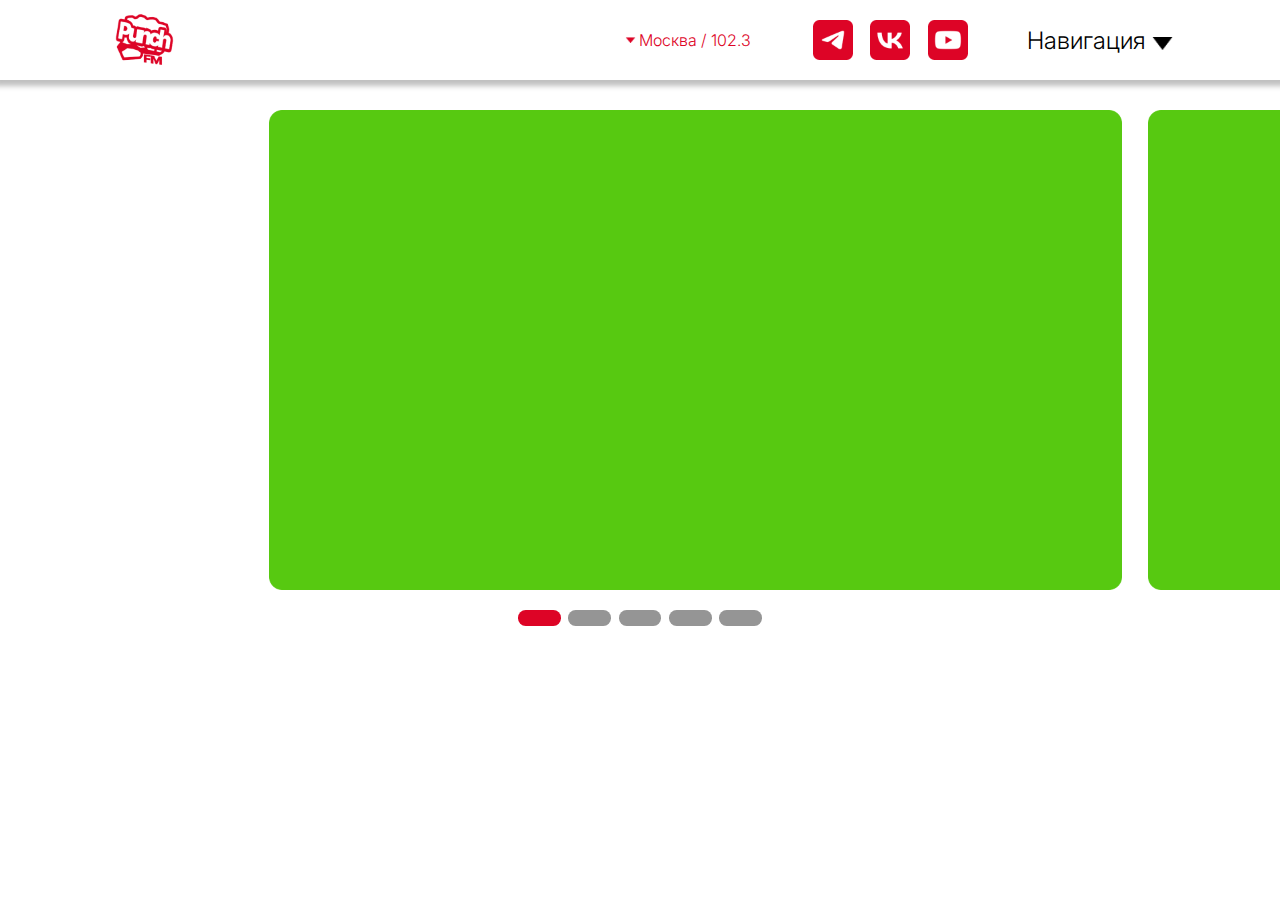
==== index.html @ d8f8371f "Alpha 0.1" ====
<!DOCTYPE html>
<html lang="en">
<head>
    <meta charset="UTF-8">
    <meta name="viewport" content="width=device-width, initial-scale=1.0">
    <title>PunchFM</title>
    <link rel="stylesheet" href="style.css">
</head>
<body>
    <header>
        <nav>
            <div class="nav_logo">
                <a href=""><img src="img/PUNCHFM.png" alt=""></a>
            </div>
            <div class="nav_current_audio">
                <audio src=""></audio>
            </div>
            <div class="nav_city">
                <div id="city">
                    <img src="img/arrow_red.png" alt="">
                    <p>Москва / 102.3</p>
                </div>
            </div>
            <div class="nav_links">
                <div class="nav_telegram">
                    <a href=""><img src="img/telegram_logo.png" alt=""></a>
                </div>
                <div class="nav_vk">
                    <a href=""><img src="img/VK_logo.png" alt=""></a>
                </div>
                <div class="nav_youtube">
                    <a href=""><img src="img/Youtube_logo 1.png" alt=""></a>
                </div>
            </div>
            <div class="nav_navigation">
                <div id="navigation">
                    <p>Навигация</p>
                    <img src="img/arrow_black.png" alt="">
                </div>
            </div>
            <div class="nav_city_choose" id="nav_city_choose">
                <p>Москва / 102.3</p>
                <p>Санкт-Петербург / 102.3</p>
                <p>Калининград / 102.3</p>
                <p>Владивосток / 102.3</p>
                <p>Нижний Новгород / 102.3</p>
                <p>Казань / 102.3</p>
                <p>Краснодар / 102.3</p>
                <p>Екатеринбург / 102.3</p>
                <p>Уфа / 102.3</p>
                <p>Ростов-на-Дону / 102.3</p>
                <p>Омск / 102.3</p>
            </div>
            <div class="nav_navigation_choose" id="nav_navigation_choose">
                <a href=""><p>Главная</p></a>
                <a href=""><p>Новости</p></a>
                <a href=""><p>Исполнители</p></a>
                <a href=""><p>Подкасты</p></a>
            </div>
        </nav>
        <div class="header_main">
            <div class="header_images" id="slider">
                <div class="header_img">
                    <img src="img/img_placeholder.png" alt="">
                </div>
                <div class="header_img">
                    <img src="img/img_placeholder.png" alt="">
                </div>
                <div class="header_img">
                    <img src="img/img_placeholder.png" alt="">
                </div>
                <div class="header_img">
                    <img src="img/img_placeholder.png" alt="">
                </div>
                <div class="header_img">
                    <img src="img/img_placeholder.png" alt="">
                </div>
            </div>
            <div class="header_slider_buttons">
                <div class="header_slider_button one" id="one"></div>
                <div class="header_slider_button two" id="two"></div>
                <div class="header_slider_button three" id="three"></div>
                <div class="header_slider_button four" id="four"></div>
                <div class="header_slider_button five" id="five"></div>
            </div>
        </div>
    </header>
    <script src="index.js"></script>
</body>
</html>
---- style.css ----
@import url('https://fonts.googleapis.com/css2?family=Inter:wght@100..900&display=swap');
*{
    margin: 0;
    padding: 0;
    font-family: Inter;
}
header{
    width: 100%;
    height: 51.5625vw;
}
nav{
    width: 100%;
    height: 6.25vw;
    background-color: white;
    display: flex;
    justify-content: center;
    align-items: center;
    box-shadow: 0 0.05vw 0.4vw 0.4vw rgba(0, 0, 0, 0.25);
}
.nav_logo{
    width: 6.25vw;
    height: 6.25vw;
    display: flex;
    justify-content: center;
    align-items: center;
}
.nav_logo a{
    width: 5.208333vw;
    height: 5.208333vw;
}
.nav_logo a img{
    width: 5.208333vw;
    height: 5.208333vw;
}
.nav_current_audio{
    width: 34vw;
    height: 6.25vw;
}
.nav_city{
    width: 10.625vw;
    height: 6.25vw;
    font-size: 1.25vw;
    color: #dd0426;
    display: flex;
    justify-content: center;
    align-items: center;
    font-weight: 300;
}
.nav_city div{
    display: flex;
    justify-content: center;
    align-items: center;
    cursor: pointer;
}
.nav_city div img{
    height: 0.5208333vw;
}
.nav_city div p{
    margin-left: 0.25vw;
}
.nav_links{
    width: 21vw;
    height: 6.25vw;
    display: flex;
    justify-content: center;
    align-items: center;
}
.nav_telegram, .nav_vk, .nav_youtube{
    width: 4.5vw;
    height: 6.25vw;
    display: flex;
    justify-content: center;
    align-items: center;
}
.nav_telegram a, .nav_vk a, .nav_youtube a{
    width: 3.125vw;
    height: 3.125vw;
} 
.nav_telegram a img, .nav_vk a img, .nav_youtube a img{
    width: 3.125vw;
    height: 3.125vw;
}
.nav_navigation{
    width: 11.75vw;
    height: 6.25vw;
    font-size: 1.875vw;
    display: flex;
    justify-content: center;
    align-items: center;
    font-weight: 300;
}
.nav_navigation div{
    display: flex;
    justify-content: center;
    align-items: center;
    cursor: pointer;
}
.nav_navigation div img{
    margin-left: 0.5vw;
    margin-top: 0.5vw;
    height: 1.041666vw;
}
.nav_city_choose{
    position: absolute;
    width: 17.3vw;
    height: 26vw;
    background-color: white;
    display: flex;
    justify-content: center;
    align-items: center;
    flex-direction: column;
    top: 7.03125vw;
    right: 37.08vw;
    box-shadow: 0 0.2vw 0.25vw 0.2vw rgba(0, 0, 0, 0.25);
    border-radius: 2.08333vw;
    transform: translateY(-50%);
    transition: 0.5s all ease;
    opacity: 0;
    visibility: hidden;
    z-index: 10;
}
.nav_city_choose p{
    height: calc(1.25vw * 1.2 + 0.78125vw);
    font-size: 1.25vw;
    line-height: calc(1.25vw * 1.2);
    display: flex;
    justify-content: center;
    align-items: center;
    font-weight: 300;
    color: #959595;
}
.nav_city_choose p:first-of-type{
    color: #dd0426;
}
.nav_city_choose p:hover{
    color: #dd0426;
    cursor: pointer;
}
.nav_navigation_choose{
    position: absolute;
    width: 17.3vw;
    height: 14.8vw;
    background-color: white;
    display: flex;
    justify-content: center;
    align-items: center;
    flex-direction: column;
    top: 7.03125vw;
    right: 5.4vw;
    box-shadow: 0 0.2vw 0.25vw 0.2vw rgba(0, 0, 0, 0.25);
    border-radius: 2.08333vw;
    transform: translateY(-50%);
    transition: 0.5s all ease;
    opacity: 0;
    visibility: hidden;
    z-index: 10;
}
.nav_navigation_choose a{
    width: 14.6875vw;
    height: calc(1.875vw * 1.2 + 1vw);
    font-size: 1.875vw;
    line-height: calc(1.875vw * 1.2);
    display: flex;
    justify-content: start;
    align-items: center;
    font-weight: 300;
    color: #959595;
    text-decoration: none;
}
.nav_navigation_choose a:first-of-type{
    color: #dd0426;
}
.nav_navigation_choose a:hover{
    color: #dd0426;
}

.header_main{
    height: 42.7125vw;
    width: 100%;
    margin-top: 0.4vw;
    overflow: hidden;
    display: flex;
    justify-content: center;
    align-items: center;
    flex-direction: column;
}
.header_images{
    width: 800%;
    height: 40.625vw;
    position: relative;
    display: flex;
    justify-content: end;
    align-items: center;
    left: -86.666vw;
    transition: 0.5s all ease;
}
.header_img{
    width: 66.666vw;
    height: 37.5vw;
    margin-left: 1vw;
    margin-right: 1vw;
}
.header_img img{
    width: 66.666vw;
    height: 37.5vw;
}
.header_slider_buttons{
    width: 100%;
    height: 1.25vw;
    display: flex;
    justify-content: center;
    align-items: center;
}
.header_slider_button{
    width: 3.333vw;
    height: 1.25vw;
    background-color: #959595;
    border-radius: 0.6vw;
    margin-left: 0.3vw;
    margin-right: 0.3vw;
}
.one{
    background-color: #dd0426;
}
.two{
    background-color: #959595;
}
.three{
    background-color: #959595;
}
.four{
    background-color: #959595;
}
.five{
    background-color: #959595;
}
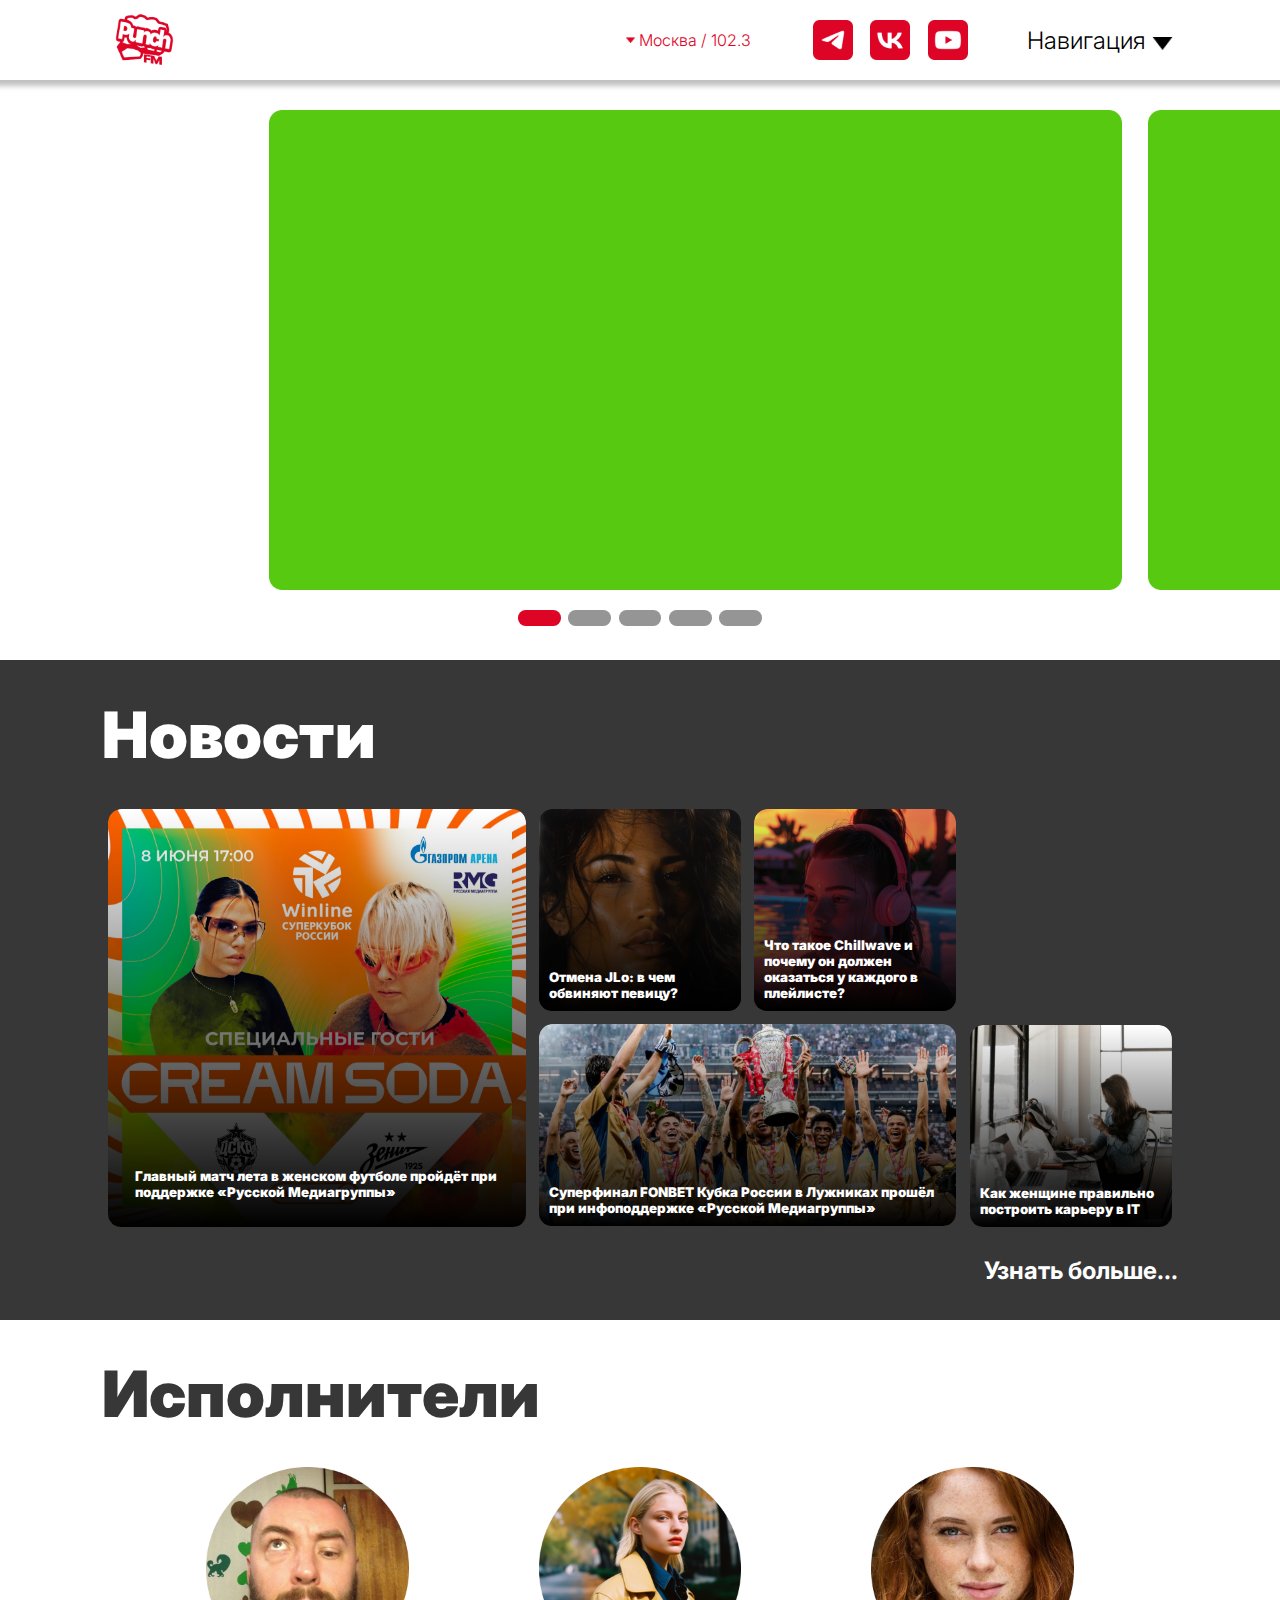
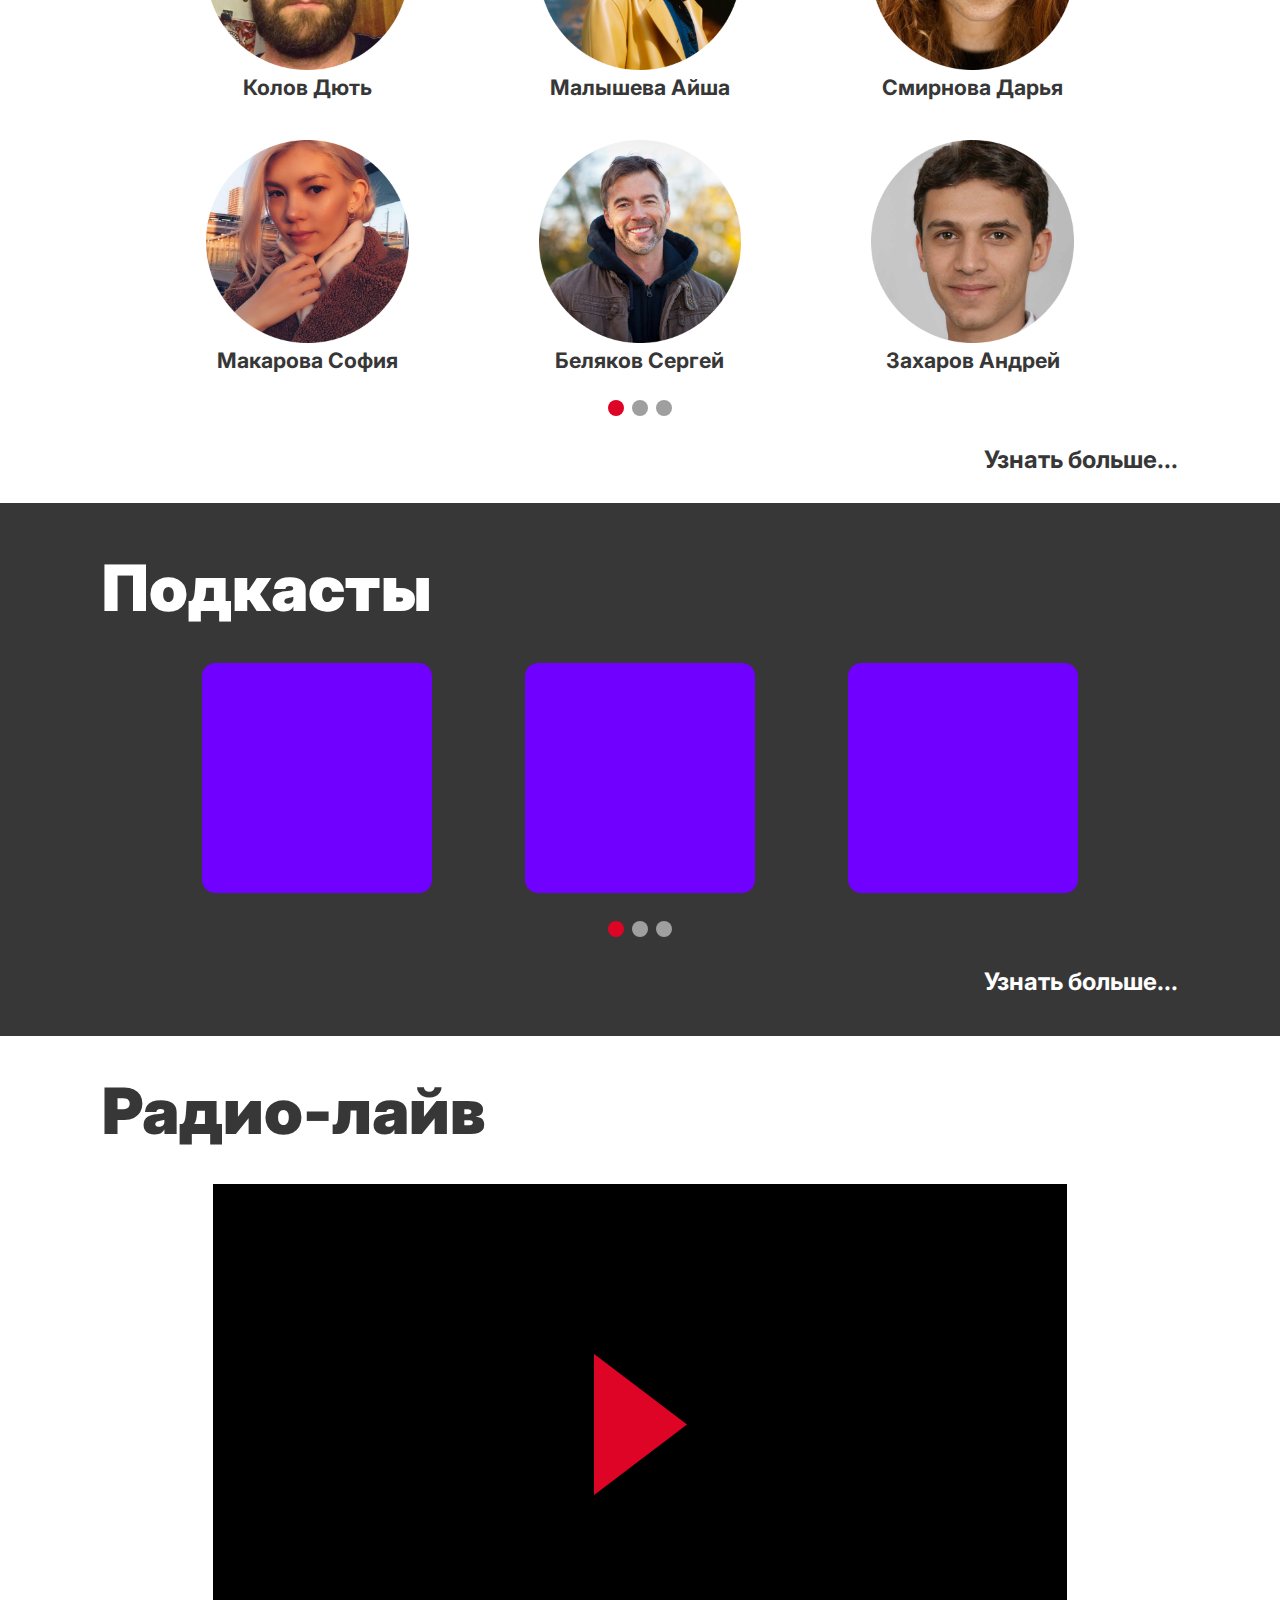
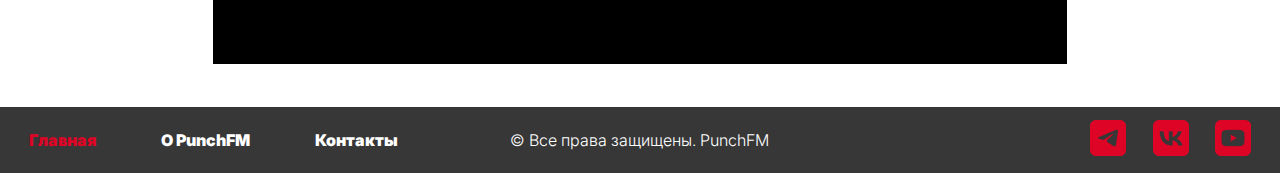
==== commit db2287d0: "Alpha 0.2" ====
--- a/index.html
+++ b/index.html
@@ -85,6 +85,330 @@
             </div>
         </div>
     </header>
+    <main>
+        <section class="section_news">
+            <div class="news_text">
+                <p>Новости</p>
+            </div>
+            <div class="news_main">
+                <div class="news_section_one">
+                    <div class="news_one">
+                        <a href=""></a>
+                        <div class="news_gradient"></div>
+                        <p>Главный матч лета в женском футболе пройдёт при 
+                            поддержке «Русской Медиагруппы» </p>
+                    </div>
+                </div>
+                <div class="news_section_two">
+                    <div class="news_two">
+                        <a href=""></a>
+                        <div class="news_gradient"></div>
+                        <p>Отмена JLo: в чем 
+                            обвиняют певицу?</p>
+                    </div>
+                    <div class="news_three">
+                        <a href=""></a>
+                        <div class="news_gradient"></div>
+                        <p>Что такое Chillwave и 
+                            почему он должен 
+                            оказаться у каждого в 
+                            плейлисте?</p>
+                    </div>
+                    <div class="news_four">
+                        <a href=""></a>
+                        <div class="news_gradient"></div>
+                        <p>Суперфинал FONBET Кубка России в Лужниках прошёл 
+                            при инфоподдержке «Русской Медиагруппы»</p>
+                    </div>
+                </div>
+                <div class="news_section_three">
+                    <div class="news_five">
+                        <a href=""></a>
+                        <div class="news_gradient"></div>
+                        <p>Как женщине правильно 
+                            построить карьеру в IT</p>
+                    </div>
+                </div>
+            </div>
+            <div class="news_more">
+                <a href=""><p>Узнать больше...</p></a>
+            </div>
+        </section>
+        <section class="section_people">
+            <div class="people_text">
+                <p>Исполнители</p>
+            </div>
+            <div class="people_main">
+                <div class="people_main_slider" id="peopleSlider">
+                    <div class="people_together">
+                        <div class="people_person">
+                            <div>
+                                <a href=""></a>
+                                <img src="img/cebf385e9da99914a27f31c22d 1.png" alt="">
+                            </div>
+                            <div>
+                                <p>Колов Дють</p>
+                            </div>
+                        </div>
+                        <div class="people_person">
+                            <div>
+                                <a href=""></a>
+                                <img src="img/neuro-real-people-in.kfosjq 1.png" alt="">
+                            </div>
+                            <div>
+                                <p>Малышева Айша</p>
+                            </div>
+                        </div>
+                        <div class="people_person">
+                            <div>
+                                <a href=""></a>
+                                <img src="img/these-beautiful-portraits-show-that-redheads-arent-only-from-ireland-scotland-7-58e8a9c6c399c__880 1.png" alt="">
+                            </div>
+                            <div>
+                                <p>Смирнова Дарья</p>
+                            </div>
+                        </div>
+                        <div class="people_person">
+                            <div>
+                                <a href=""></a>
+                                <img src="img/unnamed 1.png" alt="">
+                            </div>
+                            <div>
+                                <p>Макарова София</p>
+                            </div>
+                        </div>
+                        <div class="people_person">
+                            <div>
+                                <a href=""></a>
+                                <img src="img/1697519180_klev-club-p-kartinki-obichnie-lyudi-4 1.png" alt="">
+                            </div>
+                            <div>
+                                <p>Беляков Сергей</p>
+                            </div>
+                        </div>
+                        <div class="people_person">
+                            <div>
+                                <a href=""></a>
+                                <img src="img/bez_nazvaniya_2 1.png" alt="">
+                            </div>
+                            <div>
+                                <p>Захаров Андрей</p>
+                            </div>
+                        </div>
+                    </div>
+                    <div class="people_together">
+                        <div class="people_person">
+                            <div>
+                                <a href=""></a>
+                                <img src="img/cebf385e9da99914a27f31c22d 1.png" alt="">
+                            </div>
+                            <div>
+                                <p>Колов Дють</p>
+                            </div>
+                        </div>
+                        <div class="people_person">
+                            <div>
+                                <a href=""></a>
+                                <img src="img/neuro-real-people-in.kfosjq 1.png" alt="">
+                            </div>
+                            <div>
+                                <p>Малышева Айша</p>
+                            </div>
+                        </div>
+                        <div class="people_person">
+                            <div>
+                                <a href=""></a>
+                                <img src="img/these-beautiful-portraits-show-that-redheads-arent-only-from-ireland-scotland-7-58e8a9c6c399c__880 1.png" alt="">
+                            </div>
+                            <div>
+                                <p>Смирнова Дарья</p>
+                            </div>
+                        </div>
+                        <div class="people_person">
+                            <div>
+                                <a href=""></a>
+                                <img src="img/unnamed 1.png" alt="">
+                            </div>
+                            <div>
+                                <p>Макарова София</p>
+                            </div>
+                        </div>
+                        <div class="people_person">
+                            <div>
+                                <a href=""></a>
+                                <img src="img/1697519180_klev-club-p-kartinki-obichnie-lyudi-4 1.png" alt="">
+                            </div>
+                            <div>
+                                <p>Беляков Сергей</p>
+                            </div>
+                        </div>
+                        <div class="people_person">
+                            <div>
+                                <a href=""></a>
+                                <img src="img/bez_nazvaniya_2 1.png" alt="">
+                            </div>
+                            <div>
+                                <p>Захаров Андрей</p>
+                            </div>
+                        </div>
+                    </div>
+                    <div class="people_together">
+                        <div class="people_person">
+                            <div>
+                                <a href=""></a>
+                                <img src="img/cebf385e9da99914a27f31c22d 1.png" alt="">
+                            </div>
+                            <div>
+                                <p>Колов Дють</p>
+                            </div>
+                        </div>
+                        <div class="people_person">
+                            <div>
+                                <a href=""></a>
+                                <img src="img/neuro-real-people-in.kfosjq 1.png" alt="">
+                            </div>
+                            <div>
+                                <p>Малышева Айша</p>
+                            </div>
+                        </div>
+                        <div class="people_person">
+                            <div>
+                                <a href=""></a>
+                                <img src="img/these-beautiful-portraits-show-that-redheads-arent-only-from-ireland-scotland-7-58e8a9c6c399c__880 1.png" alt="">
+                            </div>
+                            <div>
+                                <p>Смирнова Дарья</p>
+                            </div>
+                        </div>
+                        <div class="people_person">
+                            <div>
+                                <a href=""></a>
+                                <img src="img/unnamed 1.png" alt="">
+                            </div>
+                            <div>
+                                <p>Макарова София</p>
+                            </div>
+                        </div>
+                        <div class="people_person">
+                            <div>
+                                <a href=""></a>
+                                <img src="img/1697519180_klev-club-p-kartinki-obichnie-lyudi-4 1.png" alt="">
+                            </div>
+                            <div>
+                                <p>Беляков Сергей</p>
+                            </div>
+                        </div>
+                        <div class="people_person">
+                            <div>
+                                <a href=""></a>
+                                <img src="img/bez_nazvaniya_2 1.png" alt="">
+                            </div>
+                            <div>
+                                <p>Захаров Андрей</p>
+                            </div>
+                        </div>
+                    </div>
+                </div>
+            </div>
+            <div class="people_slider">
+                <div id="sliderPeopleOne"></div>
+                <div id="sliderPeopleTwo"></div>
+                <div id="sliderPeopleThree"></div>
+            </div>
+            <div class="people_learn">
+                <a href=""><p>Узнать больше...</p></a>
+            </div>
+        </section>
+        <section class="section_podcast">
+            <div class="podcast_text">
+                <p>Подкасты</p>
+            </div>
+            <div class="podcast_main">
+                <div class="podcast_main_slider" id="sliderPodcast">
+                    <div class="podcast_section">
+                        <div class="podcast_example">
+                            <img src="img/Rectangle 32.png" alt="">
+                        </div>  
+                        <div class="podcast_example">
+                            <img src="img/Rectangle 32.png" alt="">
+                        </div>
+                        <div class="podcast_example">
+                            <img src="img/Rectangle 32.png" alt="">
+                        </div>
+                    </div>
+                    <div class="podcast_section">
+                        <div class="podcast_example">
+                            <img src="img/Rectangle 32.png" alt="">
+                        </div>  
+                        <div class="podcast_example">
+                            <img src="img/Rectangle 32.png" alt="">
+                        </div>
+                        <div class="podcast_example">
+                            <img src="img/Rectangle 32.png" alt="">
+                        </div>
+                    </div>
+                    <div class="podcast_section">
+                        <div class="podcast_example">
+                            <img src="img/Rectangle 32.png" alt="">
+                        </div class="podcast_example">  
+                        <div>
+                            <img src="img/Rectangle 32.png" alt="">
+                        </div class="podcast_example">
+                        <div>
+                            <img src="img/Rectangle 32.png" alt="">
+                        </div class="podcast_example">
+                    </div>
+                </div>
+            </div>
+            <div class="podcast_slider">
+                <div id="sliderPodcastOne"></div>
+                <div id="sliderPodcastTwo"></div>
+                <div id="sliderPodcastThree"></div>
+            </div>
+            <div class="podcast_learn">
+                <a href=""><p>Узнать больше...</p></a>
+            </div>
+        </section>
+        <section class="section_radio">
+            <div class="radio_text">
+                <p>Радио-лайв</p>
+            </div>
+            <div class="radio_video">
+                <a href="">
+                    <div>
+                        <img src="img/Polygon 4.png" alt="">
+                    </div>
+                </a>
+            </div>
+        </section>
+    </main>
+    <footer>
+        <div class="footer_left">
+            <div>
+                <a href=""><p>Главная</p></a>
+            </div>
+            <div>
+                <a href=""><p>О PunchFM</p></a>
+            </div>
+            <div>
+                <a href=""><p>Контакты</p></a>
+            </div>
+        </div>
+        <div class="footer_middle">
+            <p>© Все права защищены. PunchFM</p>
+        </div>
+        <div class="footer_right">
+            <div>
+                <a href=""><img src="img/telegram_logo.png" alt=""></a>
+            </div>
+            <div>
+                <a href=""><img src="img/VK_logo.png" alt=""></a>
+            </div>
+            <div>
+                <a href=""><img src="img/Youtube_logo 1.png" alt=""></a>
+            </div>
+        </div>
+    </footer>
     <script src="index.js"></script>
 </body>
 </html>--- a/style.css
+++ b/style.css
@@ -218,6 +218,7 @@
     border-radius: 0.6vw;
     margin-left: 0.3vw;
     margin-right: 0.3vw;
+    cursor: pointer;
 }
 .one{
     background-color: #dd0426;
@@ -233,4 +234,400 @@
 }
 .five{
     background-color: #959595;
+}
+
+.section_news{
+    width: 100%;
+    height: 51.5625vw;
+    background-color: #373737;
+    display: flex;
+    justify-content: start;
+    align-items: center;
+    flex-direction: column;
+}
+.news_text, .people_text, .radio_text, .podcast_text{
+    width: 84%;
+    height: 11.666vw;
+    display: flex;
+    justify-content: start;
+    align-items: center;
+    color: white;
+    font-size: 5vw;
+    font-weight: 900;
+}
+.news_main{
+    width: 90%;
+    display: flex;
+    justify-content: center;
+    align-items: center;
+    flex-wrap: wrap;
+}
+.news_section_one{
+    width: 32.604166vw;
+    height: 32.604166vw;
+}
+.news_section_two{
+    width: 32.604166vw;
+    height: 32.604166vw;
+    display: flex;
+    flex-wrap: wrap;
+    margin-left: 1.04166vw;
+}
+.news_section_three{
+    width: 15.78125vw;
+    height: 32.604166vw;
+    display: flex;  
+    justify-content: end;
+    align-items: end;
+    margin-left: 1.04166vw;
+}
+.news_one .news_gradient{
+    position: absolute;
+    width: 32.604166vw;
+    height: 32.604166vw;
+    background-image: linear-gradient(180deg, hsla(0, 0%, 100%, 0), #000000);
+    border-radius: 1vw;
+}
+.news_two .news_gradient, .news_three .news_gradient, .news_five .news_gradient{
+    position: absolute;
+    width: 15.78125vw;
+    height: 15.78125vw;
+    background-image: linear-gradient(180deg, hsla(0, 0%, 100%, 0), #000000);
+    border-radius: 1vw;
+}
+.news_four .news_gradient{
+    position: absolute;
+    width: 32.604166vw;
+    height: 15.78125vw;
+    background-image: linear-gradient(180deg, hsla(0, 0%, 100%, 0), #000000);
+    border-radius: 1vw;
+}
+.news_one:hover > .news_gradient{
+    background-image: linear-gradient(180deg, hsla(0, 0%, 100%, 0), #dd0426);
+    cursor: pointer;
+}
+.news_two:hover > .news_gradient{
+    background-image: linear-gradient(180deg, hsla(0, 0%, 100%, 0), #dd0426);
+    cursor: pointer;
+}
+.news_three:hover > .news_gradient{
+    background-image: linear-gradient(180deg, hsla(0, 0%, 100%, 0), #dd0426);
+    cursor: pointer;
+}
+.news_four:hover > .news_gradient{
+    background-image: linear-gradient(180deg, hsla(0, 0%, 100%, 0), #dd0426);
+    cursor: pointer;
+}
+.news_five:hover > .news_gradient{
+    background-image: linear-gradient(180deg, hsla(0, 0%, 100%, 0), #dd0426);
+    cursor: pointer;
+}
+.news_one a, .news_two a, .news_three a, .news_four a, .news_five a{
+    position: absolute;
+    z-index: 10;
+}
+.news_one a{
+    width: 32.604166vw;
+    height: 32.604166vw;
+}
+.news_two a, .news_three a, .news_five a{
+    width: 15.78125vw;
+    height: 15.78125vw;
+}
+.news_four a{
+    width: 32.604166vw;
+    height: 15.78125vw;
+}
+.news_one{
+    width: 32.604166vw;
+    height: 32.604166vw;
+    background-image: url(img/c5b4b942fe12113bbf91c04fe8cd\ 1.png);
+    background-repeat: no-repeat;
+    background-size: cover;
+    border-radius: 1.04166vw;
+}
+.news_two, .news_three, .news_five{
+    width: 15.78125vw;
+    height: 15.78125vw;
+    border-radius: 1.04166vw;
+}
+.news_two{
+    background-image: url(img/b4f5202beef87086d0cc87b3b82a\ 1.png);
+    background-repeat: no-repeat;
+    background-size: cover;
+}
+.news_three{
+    background-image: url(img/123e9e15e8840fa91f5a7d458338\ 1.png);
+    background-repeat: no-repeat;
+    background-size: cover;
+    margin-left: 1.04166vw;
+}
+.news_five{
+    background-image: url(img/1055c22cacdf6dc545ef1fb9fa08\ 1.png);
+    background-repeat: no-repeat;
+    background-size: cover;
+}
+.news_four{
+    width: 32.604166vw;
+    height: 15.78125vw;
+    background-image: url(img/6fb676b48aaf22023798a65df833\ 1.png);
+    background-repeat: no-repeat;
+    background-size: cover;
+    margin-top: 1vw;
+    border-radius: 1.04166vw;
+}
+.news_section_one div, .news_section_two div, .news_section_three div{
+    color: white;
+    font-size: 1.04166vw;
+    font-weight: 900;
+    display: flex;
+    align-items: end;
+}
+.news_section_one div p{
+    margin: 2.0833vw;
+    z-index: 5;
+}
+.news_section_two div p, .news_section_three div p{
+    margin: 0.78125vw;
+    z-index: 5;
+}
+.news_more, .people_learn, .podcast_learn{
+    width: 84%;
+    height: 6.875vw;
+    display: flex;
+    justify-content: end;
+    align-items: center;
+}
+.news_more a, .people_learn a, .podcast_learn a{
+    text-decoration: none;
+    color: white;
+    font-size: 1.875vw;
+    font-weight: 700;
+}
+.section_people{
+    width: 100%;
+    height: 61.145833vw;
+    display: flex;
+    justify-content: start;
+    align-items: center;
+    flex-direction: column;
+}
+.people_main{
+    width: 78%;
+    height: 40.0625vw;
+    display: flex;
+    overflow: hidden;
+}
+.people_main_slider{
+    width: 500%;
+    height: 40.0625vw;
+    display: flex;
+    flex-direction: column;
+    flex-wrap: wrap;
+    right: 0;
+    transition: 0.5s all ease;
+    position: relative;
+}
+.people_together{
+    width: 100%;
+    height: 40.0625vw;
+    display: flex;
+    flex-wrap: wrap;
+}
+.people_person{
+    width: 33.333%;
+    height: 48.7%;
+    display: flex;
+    justify-content: center;
+    align-items: center;
+    flex-direction: column;
+}
+.people_person div img{
+    width: 15.833vw;
+    height: 15.833vw;
+}
+.people_person div p{
+    font-size: 1.666vw;
+    color: #373737;
+    font-weight: 700;
+}
+.people_person div a{
+    position: absolute;
+    width: 15.833vw;
+    height: 15.833vw;
+    border-radius: 15.625vw;
+}
+.people_slider{
+    width: 100%;
+    height: 3.5vw;
+    display: flex;
+    justify-content: center;
+    align-items: end;
+}
+.people_person:nth-child(1), .people_person:nth-child(2), .people_person:nth-child(3){
+    justify-content: start;
+}
+.people_person:nth-child(4), .people_person:nth-child(5), .people_person:nth-child(6){
+    justify-content: end;
+}
+.people_text, .radio_text{
+    color: #373737;
+}
+.people_learn a{
+    color: #373737;
+}
+.people_slider div{
+    width: 1.25vw;
+    height: 1.25vw;
+    background-color: #9F9F9F;
+    border-radius: 1vw;
+    margin-left: 0.3vw;
+    margin-right: 0.3vw;
+    cursor: pointer;
+}
+
+#sliderPeopleOne{
+    background-color: #dd0426;
+}
+#sliderPeopleTwo{
+    background-color: #9F9F9F;
+}
+#sliderPeopleThree{
+    background-color: #9F9F9F;
+}
+.section_podcast{
+    width: 100%;
+    height: 41.666vw;
+    background-color: #373737;
+    display: flex;
+    justify-content: center;
+    align-items: center;
+    flex-direction: column;
+}
+.podcast_main{
+    width: 68.48958333vw;
+    height: 17.96875vw;
+    overflow: hidden;
+    display: flex;
+}
+.podcast_main_slider{
+    width: 500%;
+    height: 17.96875vw;
+    position: relative;
+    display: flex;
+    justify-content: center;
+    align-items: center;
+    transition: 0.5s all ease;
+    right: 3.671875vw;
+}
+.podcast_section{
+    width: 68.48958333vw;
+    height: 17.96875vw;
+    display: flex;
+    justify-content: space-between;
+    margin-left: 3.671875vw;
+    margin-right: 3.671875vw;
+}
+.podcast_section div img{
+    width: 17.96875vw;
+    height: 17.96875vw;
+}
+.podcast_slider{
+    width: 100%;
+    height: 3.5vw;
+    display: flex;
+    justify-content: center;
+    align-items: end;
+}
+.podcast_slider div{
+    width: 1.25vw;
+    height: 1.25vw;
+    background-color: #9F9F9F;
+    border-radius: 1vw;
+    margin-left: 0.3vw;
+    margin-right: 0.3vw;
+    cursor: pointer;
+}
+#sliderPodcastOne{
+    background-color: #dd0426;
+}
+#sliderPodcastTwo{
+    background-color: #9F9F9F;
+}
+#sliderPodcastThree{
+    background-color: #9F9F9F;
+}
+.section_radio{
+    width: 100%;
+    height: 52.395833vw;
+    display: flex;
+    justify-content: start;
+    align-items: center;
+    flex-direction: column;
+}
+.radio_video{
+    width: 100%;
+    height: 41.145833vw;
+    display: flex;
+    justify-content: center;
+    align-items: start;
+}
+.radio_video div{
+    width: 66.666vw;
+    height: 37.5vw;
+    background-color: #000000;
+    display: flex;
+    justify-content: center;
+    align-items: center;
+}
+footer{
+    width: 100%;
+    height: 5.208333vw;
+    background-color: #373737;
+    display: flex;
+    justify-content: space-around;
+    align-items: center;
+}
+.footer_left{
+    width: 28.854166vw;
+    height: 100%;
+    display: flex;
+    justify-content: space-between;
+    align-items: center;
+    font-size: 1.25vw;
+    color: white;
+    font-weight: 900;
+}
+.footer_middle{
+    width: 28.854166vw;
+    height: 100%;
+    display: flex;
+    justify-content: center;
+    align-items: center;
+    font-size: 1.25vw;
+    color: white;
+    font-weight: 300;
+}
+.footer_right{
+    width: 28.854166vw;
+    height: 100%;
+    display: flex;
+    justify-content: end;
+    align-items: center;
+}
+.footer_right div{
+    width: 4.895833vw;
+    display: flex;
+    justify-content: end;
+}
+.footer_right div img{
+    width: 2.8125vw;
+    height: 2.8125vw;
+}
+.footer_left div:first-of-type p:first-of-type{
+    color: #dd0426;
+}
+.footer_left div a{
+    text-decoration: none;
+    color: white;
 }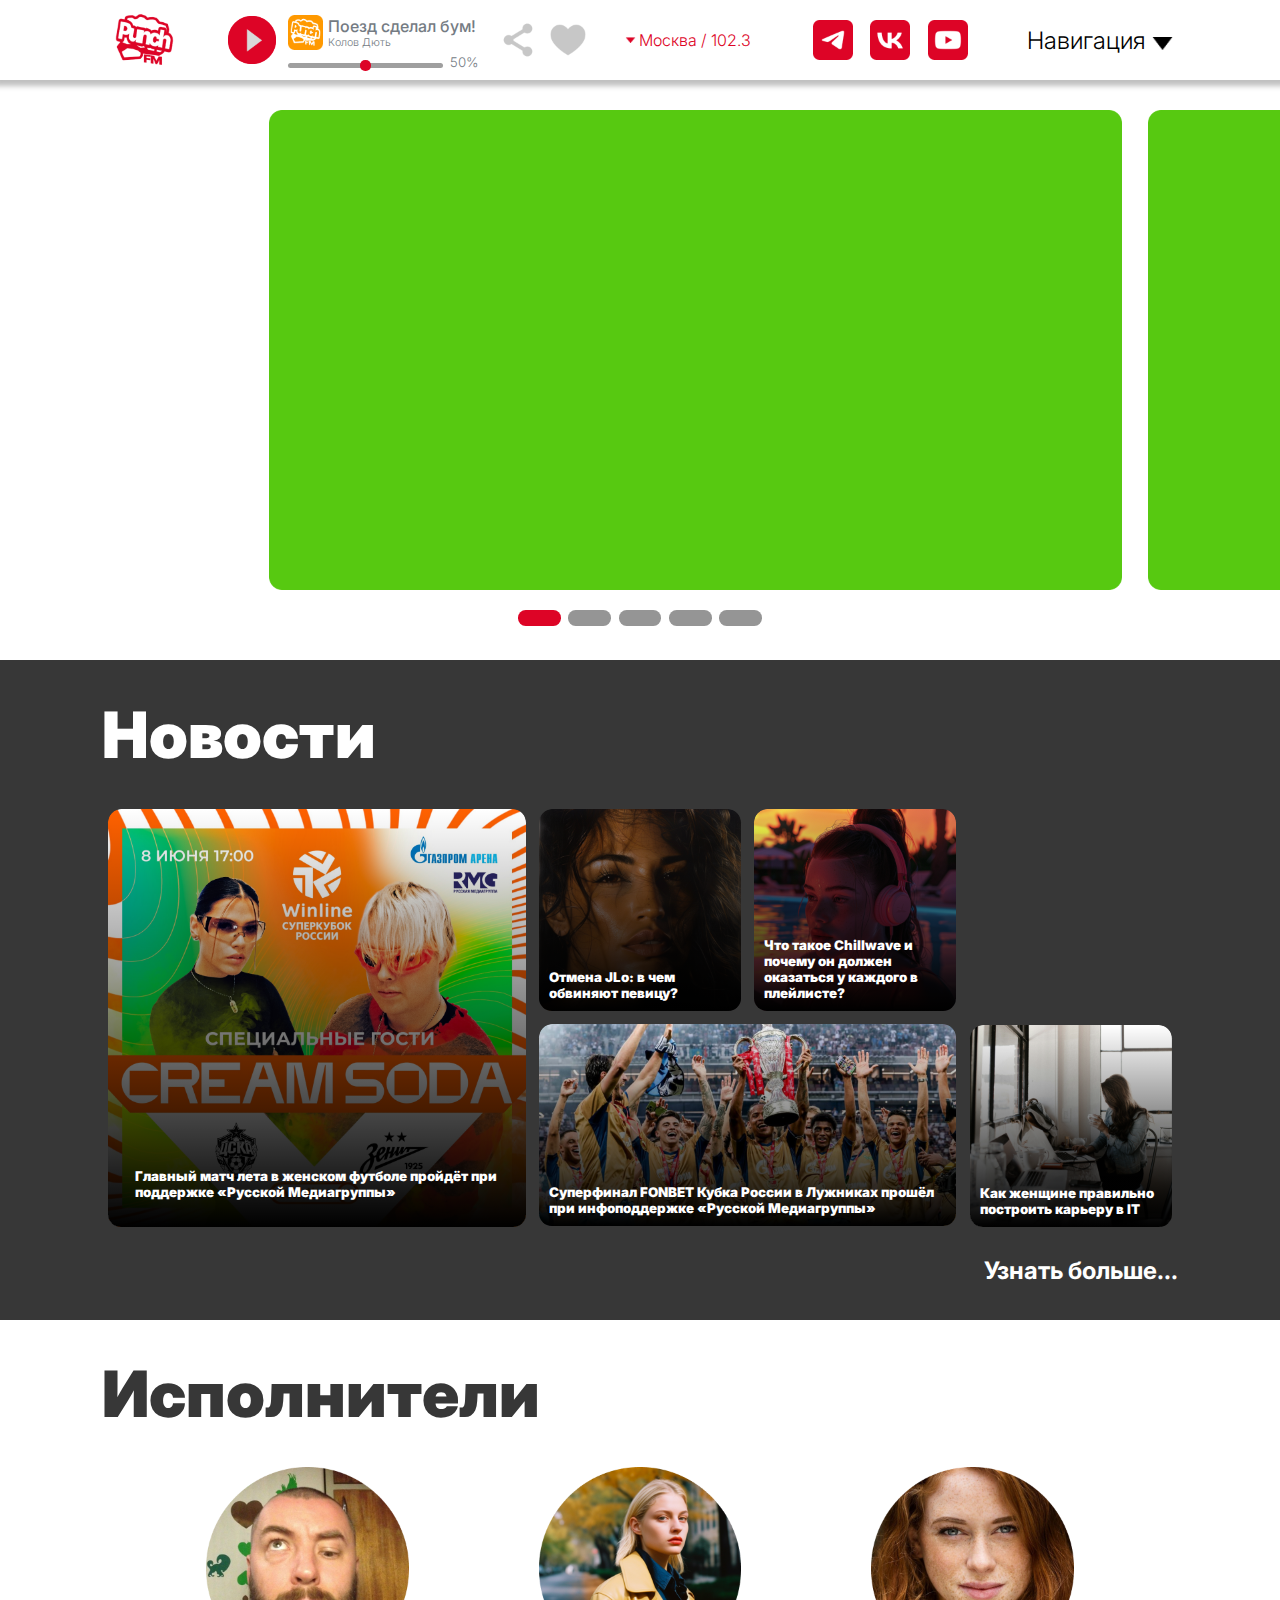
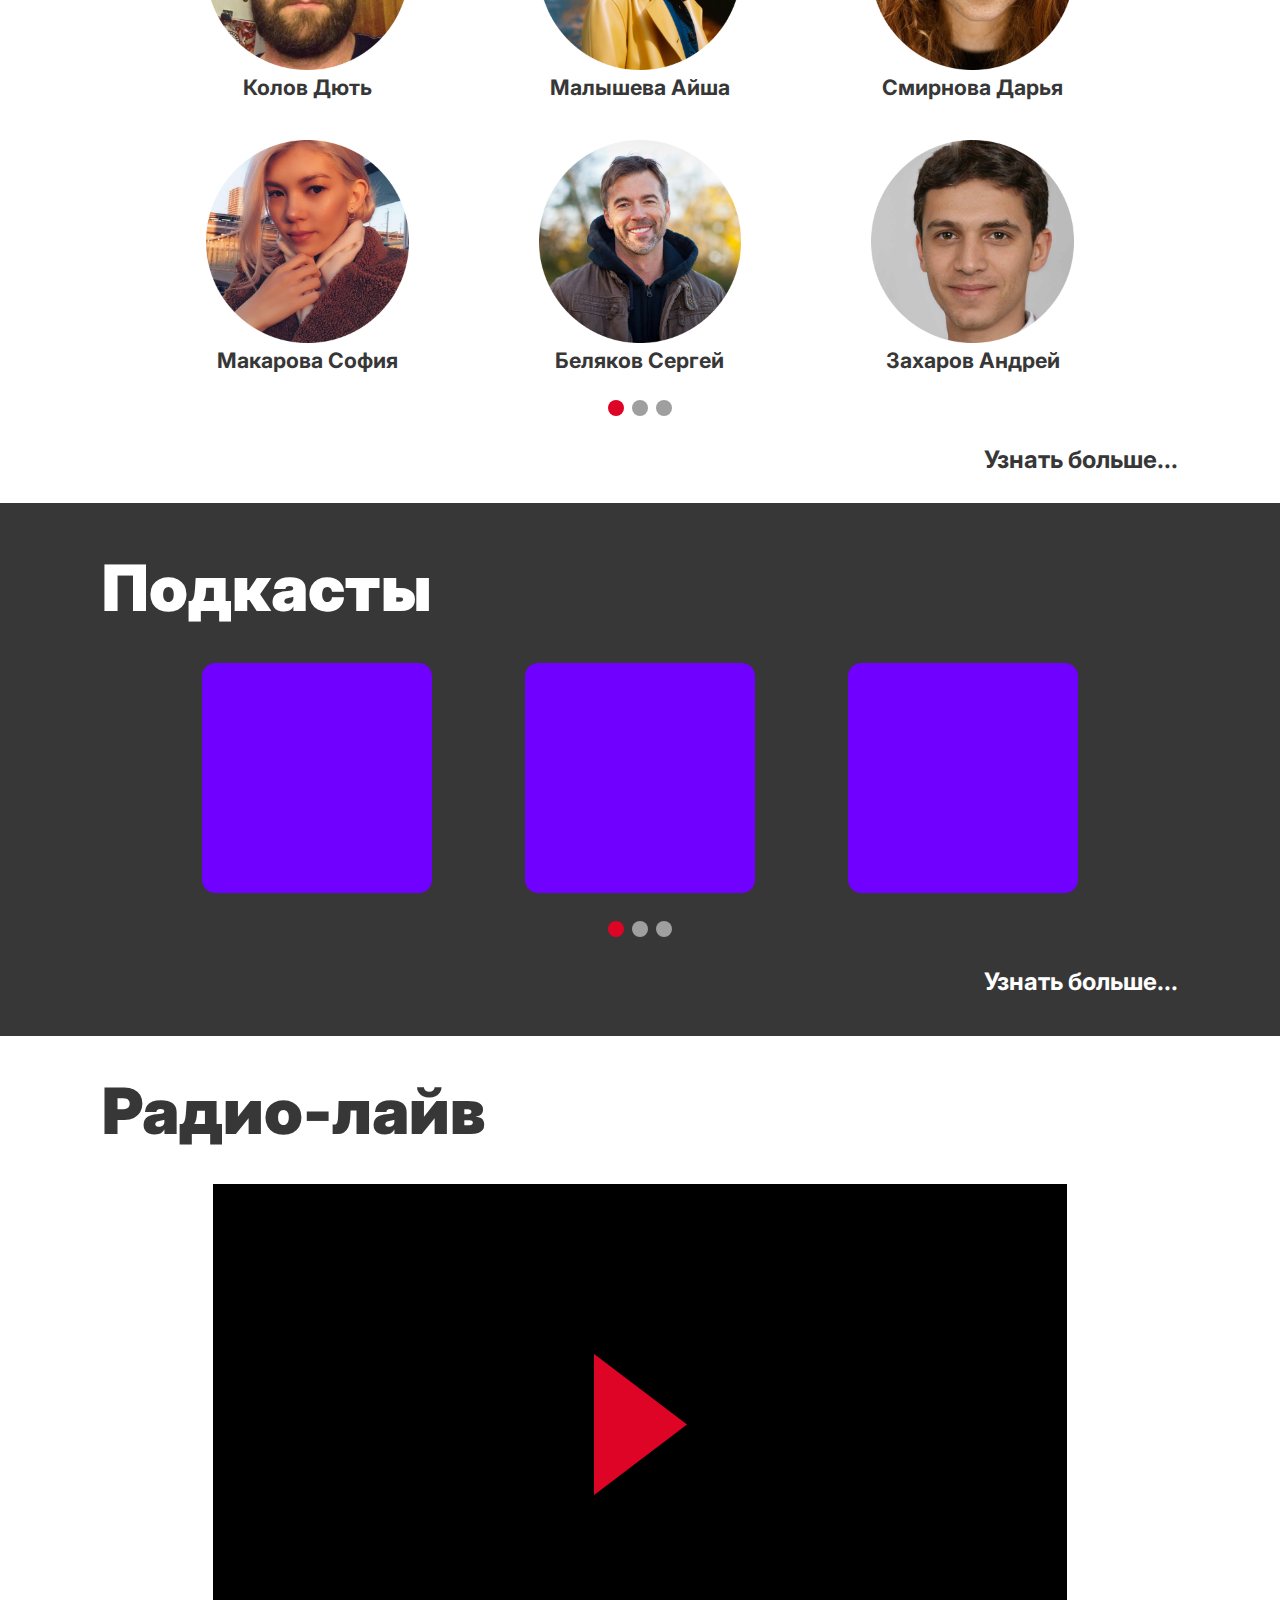
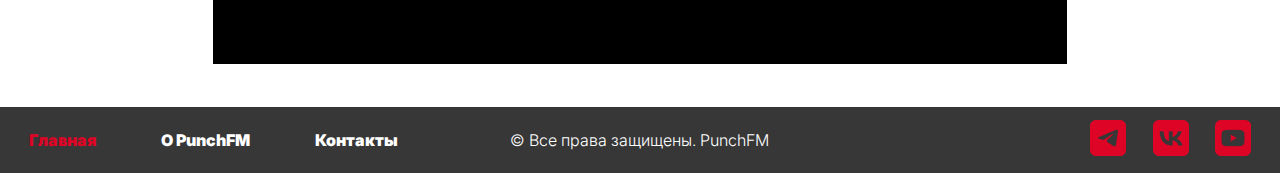
==== commit 95255a79: "Alpha 0.3" ====
--- a/index.html
+++ b/index.html
@@ -10,15 +10,43 @@
     <header>
         <nav>
             <div class="nav_logo">
-                <a href=""><img src="img/PUNCHFM.png" alt=""></a>
+                <a href="index.html"><img src="img/PUNCHFM.png" alt=""></a>
             </div>
             <div class="nav_current_audio">
-                <audio src=""></audio>
+                <div class="nav_audio_play">
+                    <img src="img/play.png" alt="" onclick="playButtonPress()" id="playButton">
+                </div>
+                <div class="nav_audio_song">
+                    <div class="nav_audio_logo">
+                        <div class="audio_logo">
+                            <img src="img/music_logo.png" alt="">
+                        </div>
+                        <div class="audio_text">
+                            <p>Поезд сделал бум!</p>
+                            <p>Колов Дють</p>
+                        </div>
+                    </div>
+                    <div class="nav_audio_volume">
+                        <div class="audio_input">
+                            <input type="range" name="" id="songVolume" onclick="changeVolume()">
+                        </div>
+                        <div class="audio_volume_text">
+                            <p id="volumePercent">100%</p>
+                        </div>
+                    </div>
+                </div>
+                <div class="nav_audio_reacts">
+                    <div class="share"></div>
+                    <div class="heart"></div>
+                </div>
+                <audio controls style="display: none;">
+                    <source src="img/Lobotomy Corporation OST - Binah Suppression (Sephirah Meltdown Theme).mp3" type="audio/mpeg">
+                </audio>
             </div>
             <div class="nav_city">
                 <div id="city">
                     <img src="img/arrow_red.png" alt="">
-                    <p>Москва / 102.3</p>
+                    <p id="cityMain">Москва / 102.3</p>
                 </div>
             </div>
             <div class="nav_links">
@@ -39,17 +67,17 @@
                 </div>
             </div>
             <div class="nav_city_choose" id="nav_city_choose">
-                <p>Москва / 102.3</p>
-                <p>Санкт-Петербург / 102.3</p>
-                <p>Калининград / 102.3</p>
-                <p>Владивосток / 102.3</p>
-                <p>Нижний Новгород / 102.3</p>
-                <p>Казань / 102.3</p>
-                <p>Краснодар / 102.3</p>
-                <p>Екатеринбург / 102.3</p>
-                <p>Уфа / 102.3</p>
-                <p>Ростов-на-Дону / 102.3</p>
-                <p>Омск / 102.3</p>
+                <p class="cityNumber">Москва / 102.3</p>
+                <p class="cityNumber">Санкт-Петербург / 102.3</p>
+                <p class="cityNumber">Калининград / 102.3</p>
+                <p class="cityNumber">Владивосток / 102.3</p>
+                <p class="cityNumber">Нижний Новгород / 102.3</p>
+                <p class="cityNumber">Казань / 102.3</p>
+                <p class="cityNumber">Краснодар / 102.3</p>
+                <p class="cityNumber">Екатеринбург / 102.3</p>
+                <p class="cityNumber">Уфа / 102.3</p>
+                <p class="cityNumber">Ростов-на-Дону / 102.3</p>
+                <p class="cityNumber">Омск / 102.3</p>
             </div>
             <div class="nav_navigation_choose" id="nav_navigation_choose">
                 <a href=""><p>Главная</p></a>
@@ -83,6 +111,10 @@
                 <div class="header_slider_button four" id="four"></div>
                 <div class="header_slider_button five" id="five"></div>
             </div>
+        </div>
+        <div class="preloads">
+            <div></div>
+            <div></div>
         </div>
     </header>
     <main>
--- a/style.css
+++ b/style.css
@@ -35,6 +35,126 @@
 .nav_current_audio{
     width: 34vw;
     height: 6.25vw;
+    display: flex;
+    justify-content: center;
+    align-items: center;
+}
+.nav_audio_song{
+    margin-top: 0.7vw;
+}
+.nav_audio_play{
+    width: 5.625vw;
+    height: 100%;
+    display: flex;
+    justify-content: center;
+    align-items: center;
+}
+.nav_audio_play img{
+    width: 3.75vw;
+    height: 3.75vw;
+    cursor: pointer;
+    background-image: url(img/pause.png);
+    background-size: cover;
+}
+.nav_audio_logo{
+    width: 14.84375vw;
+    height: 2.70833vw;
+    display: flex;
+}
+.audio_logo{
+    width: 3.125vw;
+    height: 2.70833vw;
+}
+.audio_logo img{
+    width: 2.70833vw;
+    height: 2.70833vw;
+}
+.audio_text{
+    display: flex;
+    justify-content: center;
+    align-items: start;
+    flex-direction: column;
+    color: #747B83;
+}
+.audio_text p:first-of-type{
+    font-size: 1.25vw;
+    font-weight: 500;
+}
+.audio_text p:last-of-type{
+    font-size: 0.8333vw;
+    font-weight: 300;
+}
+.nav_audio_volume{
+    width: 14.791666vw;
+    height: 1.875vw;
+    display: flex;
+    align-items: center;
+}
+#songVolume{
+    appearance: none;
+    width: 12.0833vw;
+    height: 0.4vw;
+    background: #9F9F9F;
+    border-radius: 0.4vw;
+}
+#songVolume::-webkit-slider-thumb{
+    appearance: none;
+    width: 0.833vw;
+    height: 0.833vw;
+    background: #DD0426;
+    border-radius: 0.4vw;
+}
+.audio_volume_text{
+    width: 2.80833vw;
+    display: flex;
+    justify-content: end;
+    align-items: center;
+    color: #747B83;
+    font-size: 1.04166vw;
+    font-weight: 300;
+}
+.nav_audio_reacts{
+    width: 7.08333vw;
+    height: 3.125vw;
+    display: flex;
+    justify-content: space-between;
+    align-items: center;
+    margin-left: 1.5vw;
+}
+.nav_audio_reacts div{
+    width: 3.125vw;
+    height: 3.125vw;
+}
+.share{
+    background-image: url(img/share.png);
+    background-repeat: no-repeat;
+    background-size: cover;
+    cursor: pointer;
+}
+.heart{
+    background-image: url(img/heart.png);
+    background-repeat: no-repeat;
+    background-size: cover;
+    cursor: pointer;
+}
+.share:hover{
+    background-image: url(img/share_active.png);
+    background-repeat: no-repeat;
+    background-size: cover;
+}
+.heart:hover{
+    background-image: url(img/heart_active.png);
+    background-repeat: no-repeat;
+    background-size: cover;
+}
+.preloads{
+    position: absolute;
+}
+.preloads div:first-of-type{
+    background-image: url(img/share_active.png);
+}
+.preloads div:nth-of-type(2){
+    background-image: url(img/heart_active.png);
 }
 .nav_city{
     width: 10.625vw;
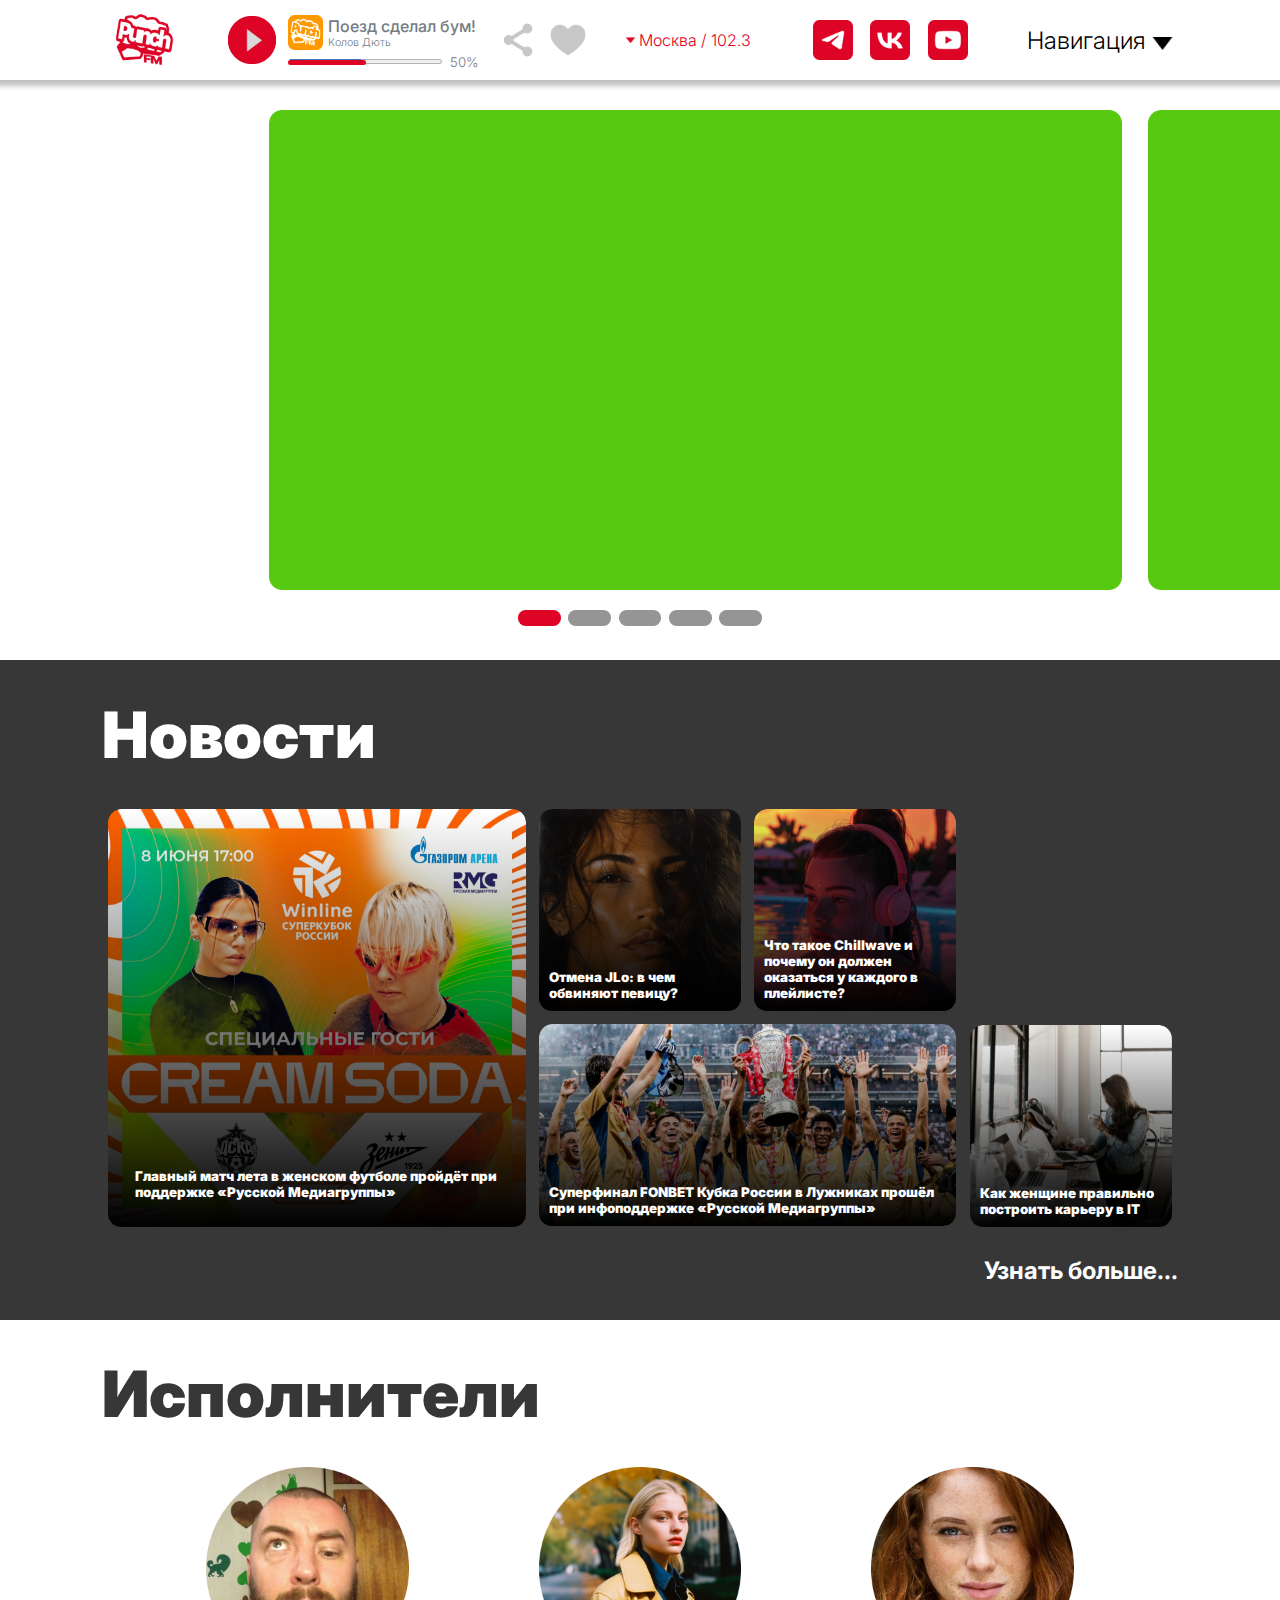
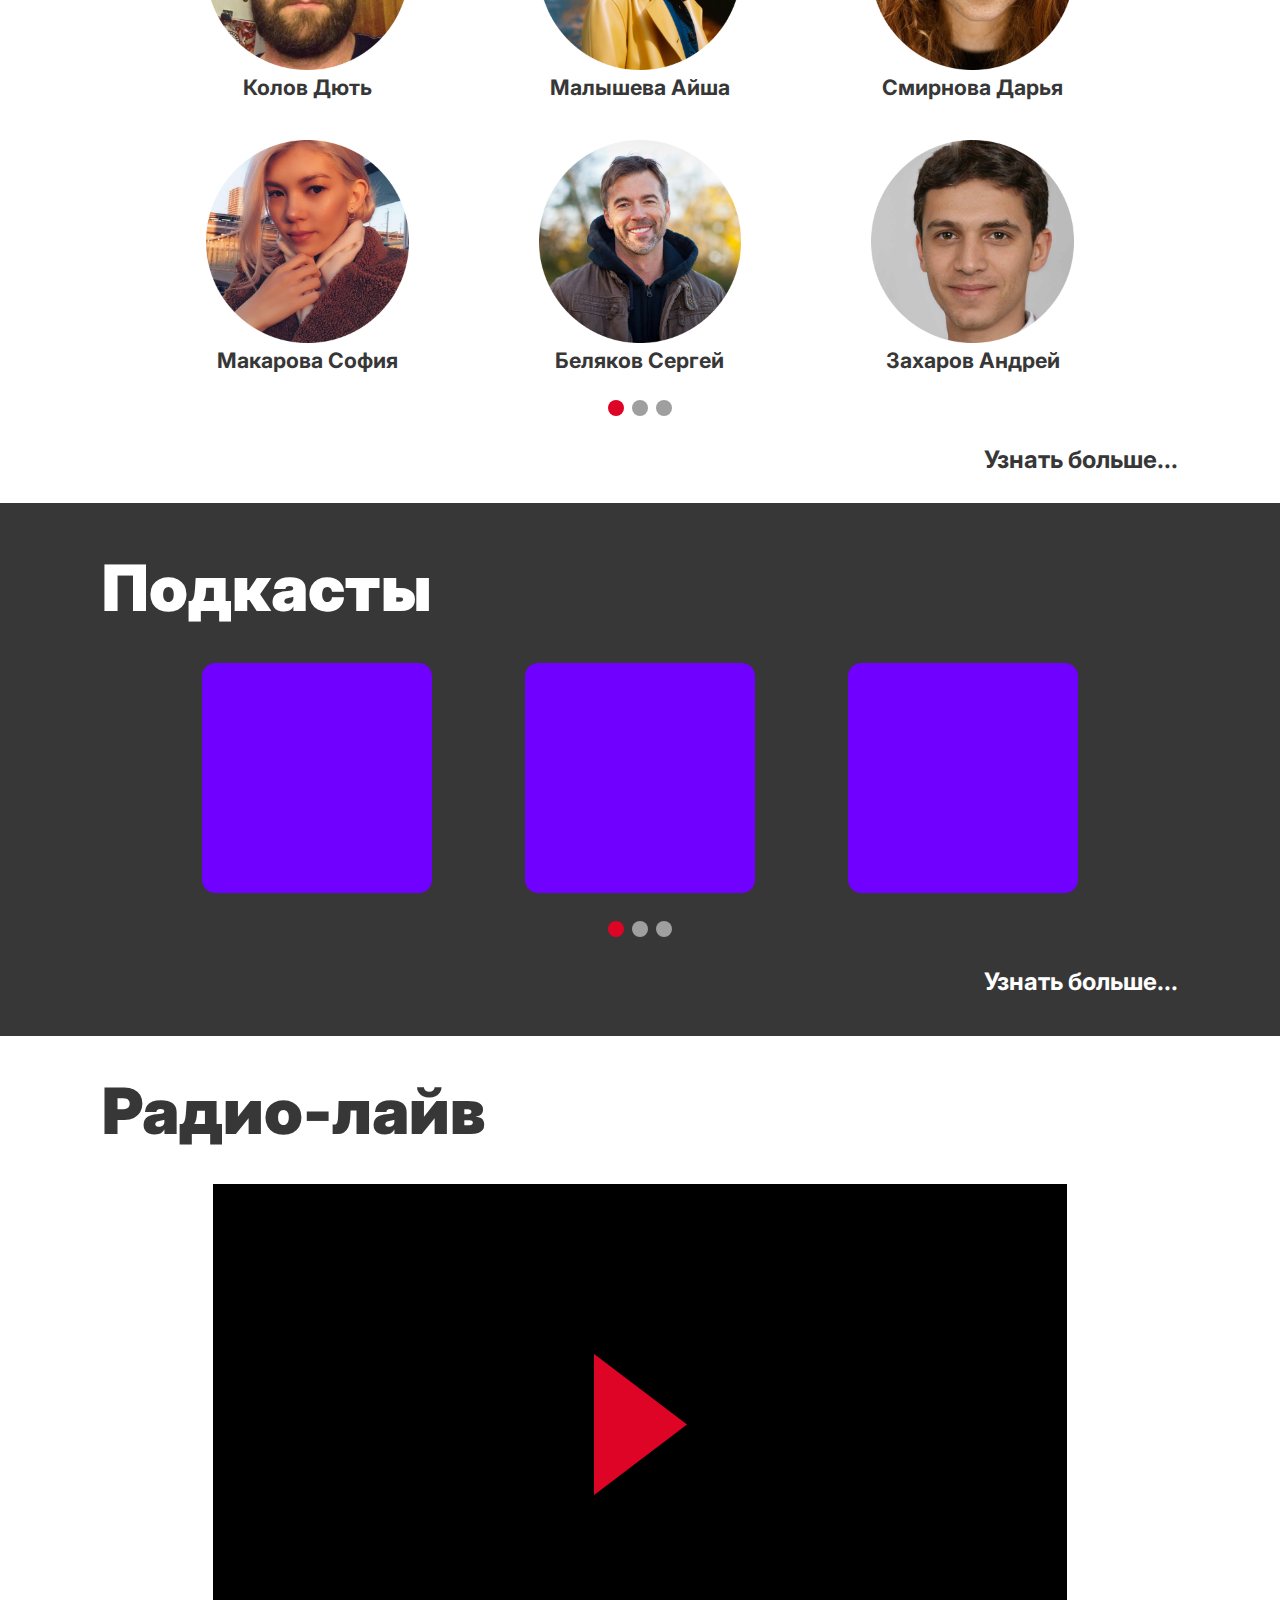
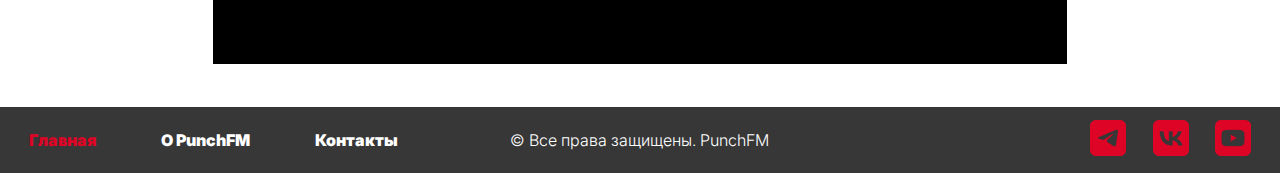
==== commit f9eb3639: "Beta 0.1" ====
--- a/index.html
+++ b/index.html
@@ -5,6 +5,7 @@
     <meta name="viewport" content="width=device-width, initial-scale=1.0">
     <title>PunchFM</title>
     <link rel="stylesheet" href="style.css">
+    <link rel="shortcut icon" href="img/favicon.ico">
 </head>
 <body>
     <header>
@@ -28,7 +29,8 @@
                     </div>
                     <div class="nav_audio_volume">
                         <div class="audio_input">
-                            <input type="range" name="" id="songVolume" onclick="changeVolume()">
+                            <div class="current_volume" id="currentVolume"></div>
+                            <input type="range" name="" id="songVolume" onpointermove="changeVolume()" onclick="changeVolume()">
                         </div>
                         <div class="audio_volume_text">
                             <p id="volumePercent">100%</p>
@@ -36,8 +38,8 @@
                     </div>
                 </div>
                 <div class="nav_audio_reacts">
-                    <div class="share"></div>
-                    <div class="heart"></div>
+                    <a href=""><div class="share" id="share"></div></a>
+                    <div class="heart" onclick="clickHeart()" id="heart"></div>
                 </div>
                 <audio controls style="display: none;">
                     <source src="img/Lobotomy Corporation OST - Binah Suppression (Sephirah Meltdown Theme).mp3" type="audio/mpeg">
@@ -80,10 +82,10 @@
                 <p class="cityNumber">Омск / 102.3</p>
             </div>
             <div class="nav_navigation_choose" id="nav_navigation_choose">
-                <a href=""><p>Главная</p></a>
-                <a href=""><p>Новости</p></a>
-                <a href=""><p>Исполнители</p></a>
-                <a href=""><p>Подкасты</p></a>
+                <a href="index.html"><p>Главная</p></a>
+                <a href="news.html"><p>Новости</p></a>
+                <a href="composers.html"><p>Исполнители</p></a>
+                <a href="podcasts.html"><p>Подкасты</p></a>
             </div>
         </nav>
         <div class="header_main">
@@ -417,13 +419,13 @@
     <footer>
         <div class="footer_left">
             <div>
-                <a href=""><p>Главная</p></a>
-            </div>
-            <div>
-                <a href=""><p>О PunchFM</p></a>
-            </div>
-            <div>
-                <a href=""><p>Контакты</p></a>
+                <a href="index.html"><p>Главная</p></a>
+            </div>
+            <div>
+                <a href="about.html"><p>О PunchFM</p></a>
+            </div>
+            <div>
+                <a href="contacts.html"><p>Контакты</p></a>
             </div>
         </div>
         <div class="footer_middle">
--- a/style.css
+++ b/style.css
@@ -89,20 +89,43 @@
     height: 1.875vw;
     display: flex;
     align-items: center;
+    justify-content: center;
 }
 #songVolume{
-    appearance: none;
-    width: 12.0833vw;
+    position: absolute;
+    width: inherit;
     height: 0.4vw;
     background: #9F9F9F;
     border-radius: 0.4vw;
 }
 #songVolume::-webkit-slider-thumb{
+    visibility: hidden;
+    width: 0.833vw;
+    height: 0.833vw;
+    background: #DD0426;
+    border-radius: 0.4vw;
+}
+#songVolume::-moz-range-thumb{
     appearance: none;
     width: 0.833vw;
     height: 0.833vw;
     background: #DD0426;
     border-radius: 0.4vw;
+    border: none;
+}
+.audio_input{
+    width: 12.0833vw;
+    height: 0.4vw;
+}
+.current_volume{
+    width: 12.0833vw;
+    height: 0.4vw;
+    position: absolute;
+    top: 4.65vw;
+    background-color: #DD0426;
+    border-radius: 0.4vw;
+    pointer-events: none;
+    z-index: 2;
 }
 .audio_volume_text{
     width: 2.80833vw;
@@ -136,16 +159,6 @@
     background-repeat: no-repeat;
     background-size: cover;
     cursor: pointer;
-}
-.share:hover{
-    background-image: url(img/share_active.png);
-    background-repeat: no-repeat;
-    background-size: cover;
-}
-.heart:hover{
-    background-image: url(img/heart_active.png);
-    background-repeat: no-repeat;
-    background-size: cover;
 }
 .preloads{
     position: absolute;
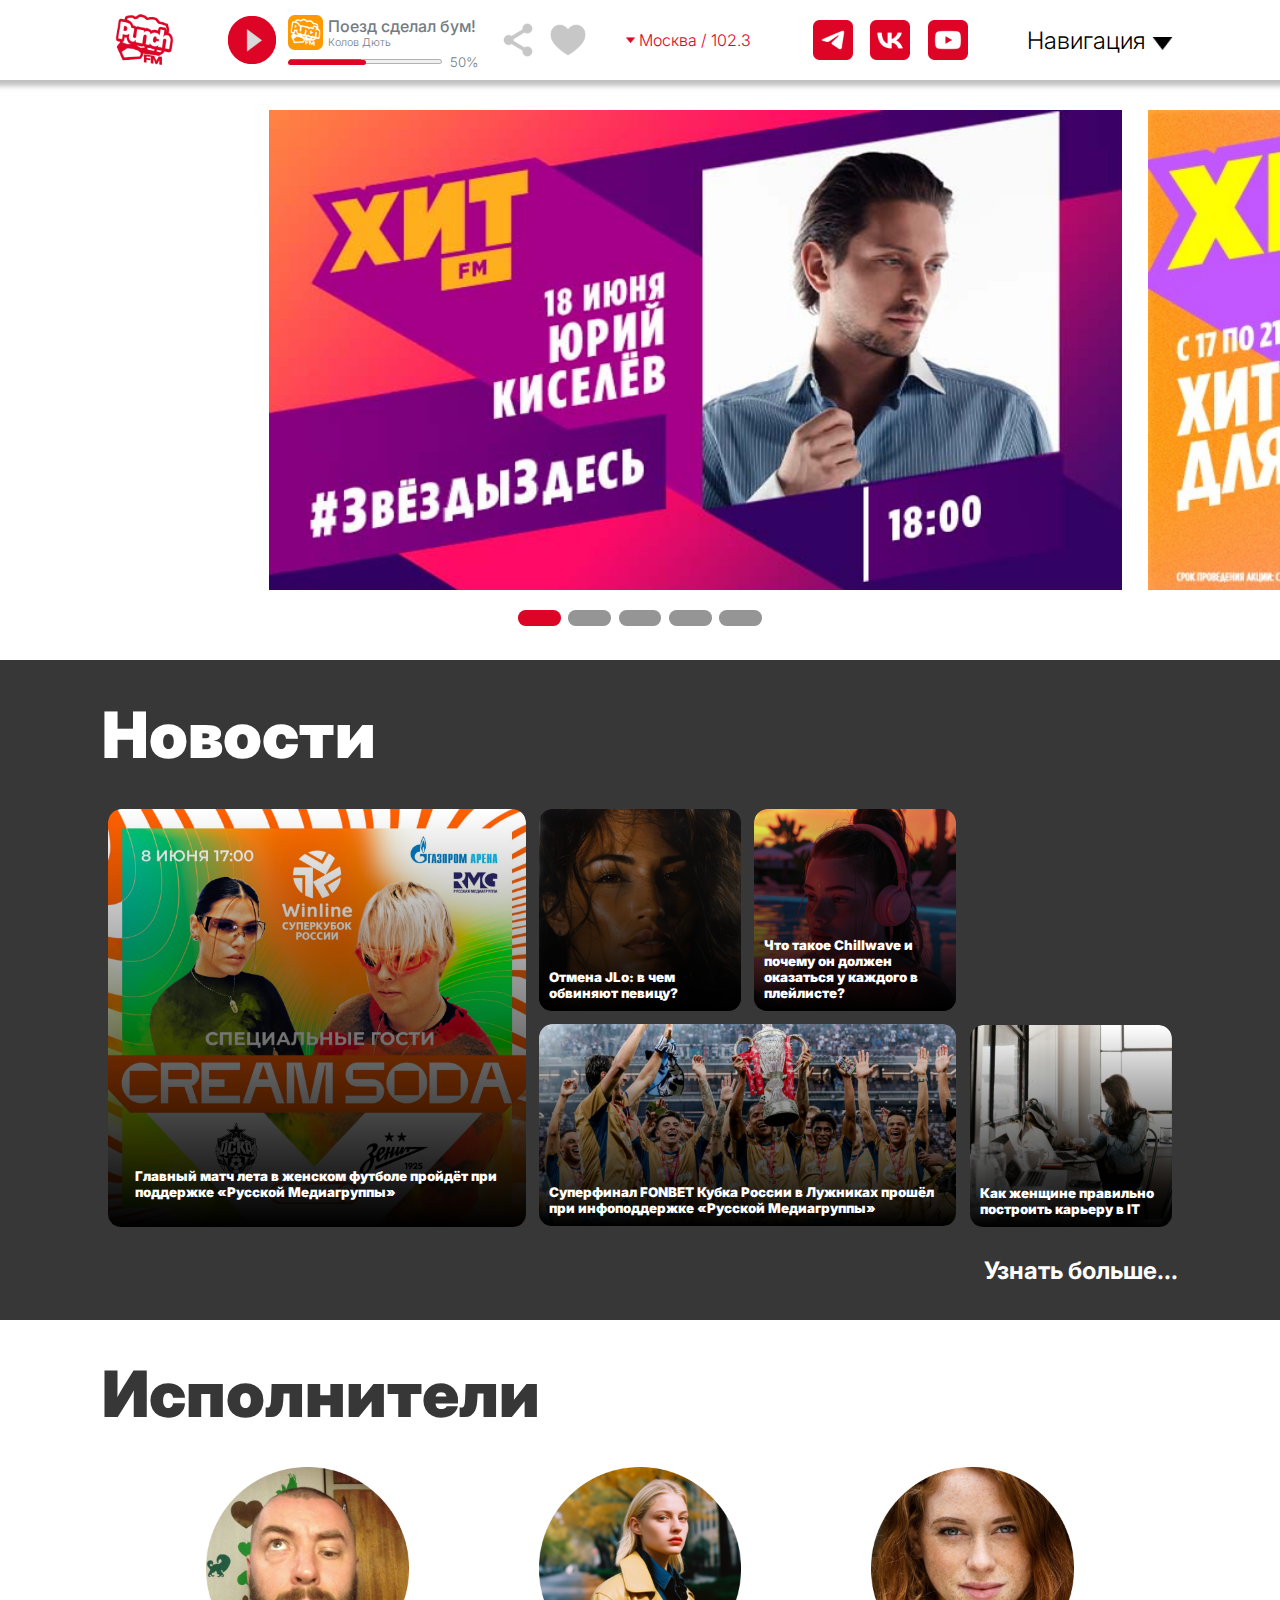
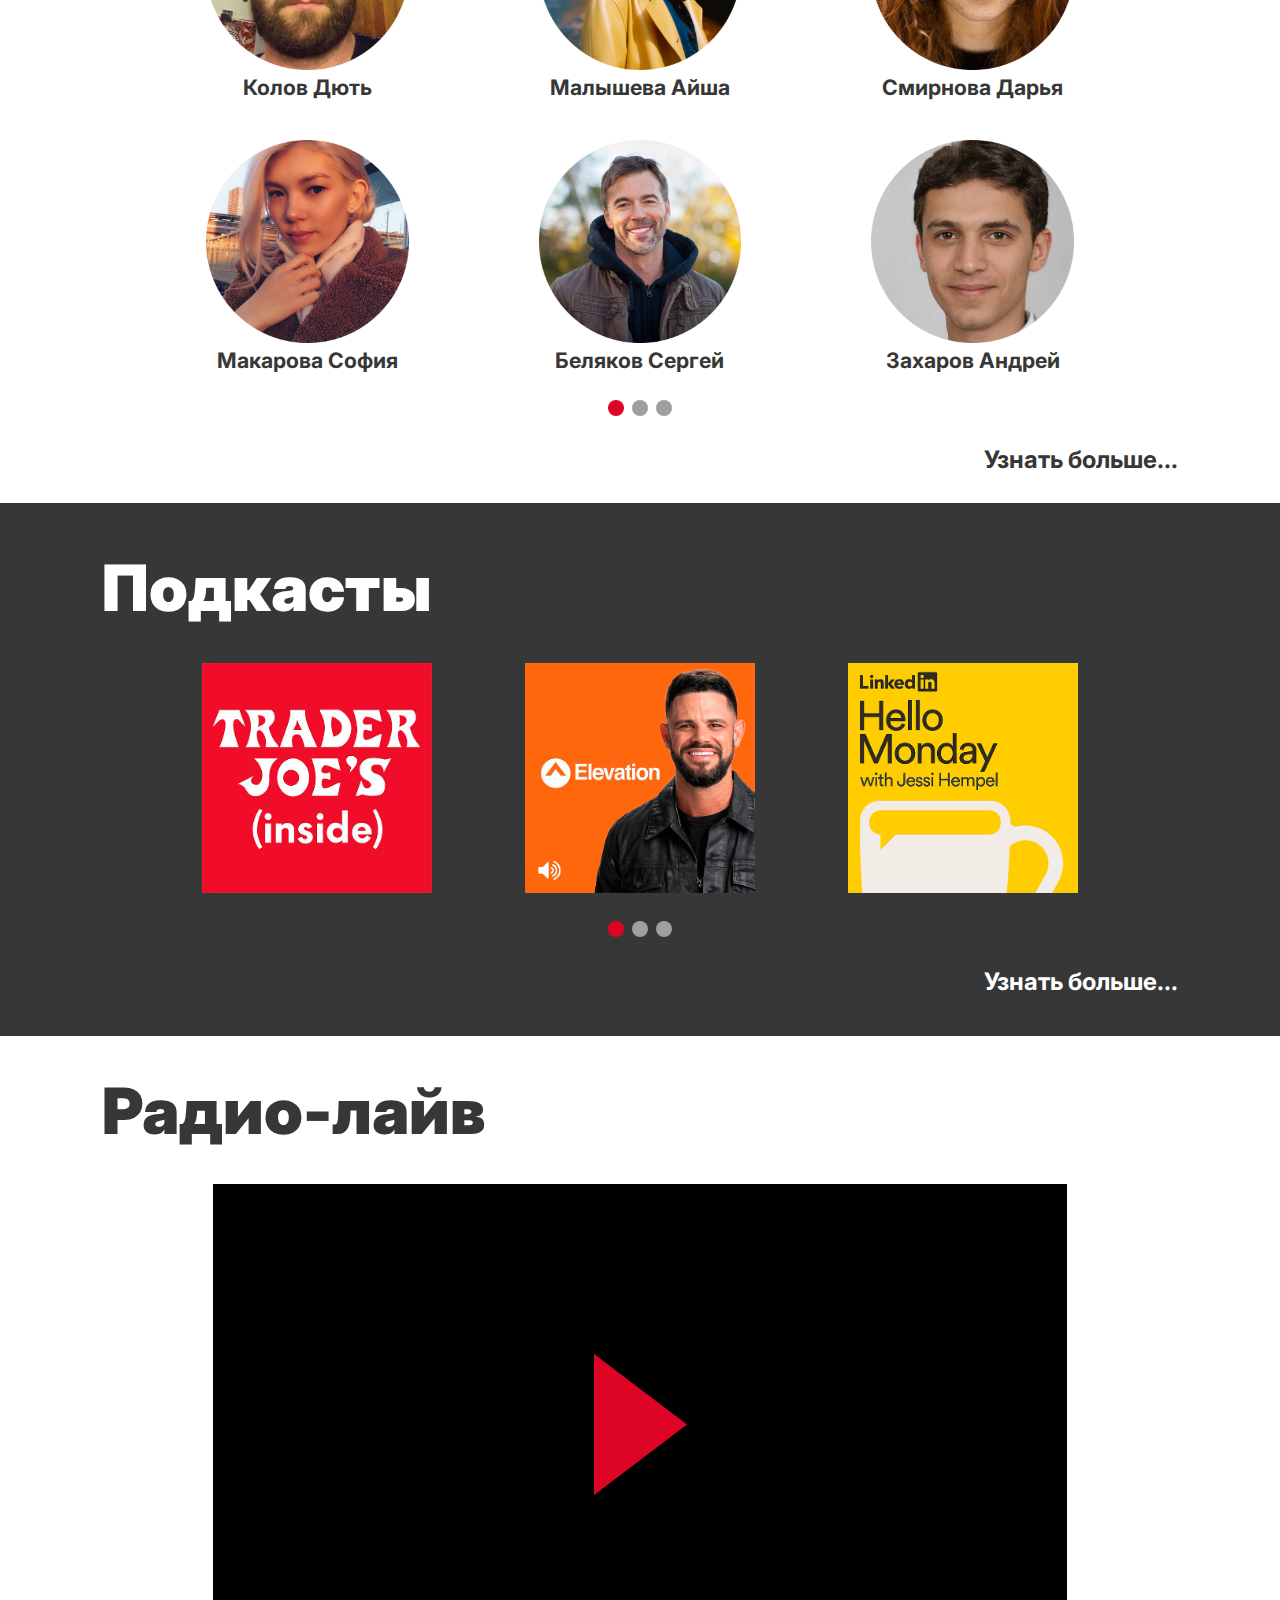
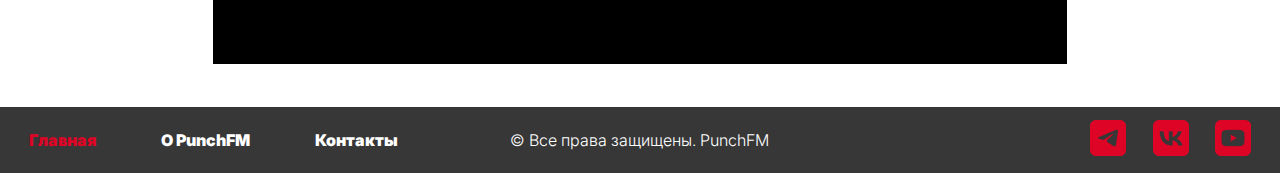
==== commit 71c450db: "Beta 0.2" ====
--- a/index.html
+++ b/index.html
@@ -30,10 +30,10 @@
                     <div class="nav_audio_volume">
                         <div class="audio_input">
                             <div class="current_volume" id="currentVolume"></div>
-                            <input type="range" name="" id="songVolume" onpointermove="changeVolume()" onclick="changeVolume()">
+                            <input type="range" name="" value="50" id="songVolume" onpointermove="changeVolume()" onclick="changeVolume()">
                         </div>
                         <div class="audio_volume_text">
-                            <p id="volumePercent">100%</p>
+                            <p id="volumePercent">50%</p>
                         </div>
                     </div>
                 </div>
@@ -91,19 +91,19 @@
         <div class="header_main">
             <div class="header_images" id="slider">
                 <div class="header_img">
-                    <img src="img/img_placeholder.png" alt="">
+                    <a href=""><img src="img/76d22b5603b1c073fcc2edf40d54.png" alt=""></a>
                 </div>
                 <div class="header_img">
-                    <img src="img/img_placeholder.png" alt="">
+                    <a href=""><img src="img/45913e09558a2e151af2b2357a44.jpg" alt=""></a>
                 </div>
                 <div class="header_img">
-                    <img src="img/img_placeholder.png" alt="">
+                    <a href=""><img src="img/19bac0bb47500ff440ad641b0edb.jpg" alt=""></a>
                 </div>
                 <div class="header_img">
-                    <img src="img/img_placeholder.png" alt="">
+                    <a href=""><img src="img/1a4e019aeb754b0469560e356b78.jpg" alt=""></a>
                 </div>
                 <div class="header_img">
-                    <img src="img/img_placeholder.png" alt="">
+                    <a href=""><img src="img/53ee62590fdae4669e4fdd9cf333.jpeg" alt=""></a>
                 </div>
             </div>
             <div class="header_slider_buttons">
@@ -165,7 +165,7 @@
                 </div>
             </div>
             <div class="news_more">
-                <a href=""><p>Узнать больше...</p></a>
+                <a href="news.html"><p>Узнать больше...</p></a>
             </div>
         </section>
         <section class="section_people">
@@ -350,7 +350,7 @@
                 <div id="sliderPeopleThree"></div>
             </div>
             <div class="people_learn">
-                <a href=""><p>Узнать больше...</p></a>
+                <a href="composers.html"><p>Узнать больше...</p></a>
             </div>
         </section>
         <section class="section_podcast">
@@ -361,36 +361,36 @@
                 <div class="podcast_main_slider" id="sliderPodcast">
                     <div class="podcast_section">
                         <div class="podcast_example">
-                            <img src="img/Rectangle 32.png" alt="">
+                            <img src="img/podcast1.png" alt="">
                         </div>  
                         <div class="podcast_example">
-                            <img src="img/Rectangle 32.png" alt="">
-                        </div>
-                        <div class="podcast_example">
-                            <img src="img/Rectangle 32.png" alt="">
+                            <img src="img/podcast2.png" alt="">
+                        </div>
+                        <div class="podcast_example">
+                            <img src="img/podcast3.png" alt="">
                         </div>
                     </div>
                     <div class="podcast_section">
                         <div class="podcast_example">
-                            <img src="img/Rectangle 32.png" alt="">
+                            <img src="img/podcast1.png" alt="">
                         </div>  
                         <div class="podcast_example">
-                            <img src="img/Rectangle 32.png" alt="">
-                        </div>
-                        <div class="podcast_example">
-                            <img src="img/Rectangle 32.png" alt="">
+                            <img src="img/podcast2.png" alt="">
+                        </div>
+                        <div class="podcast_example">
+                            <img src="img/podcast3.png" alt="">
                         </div>
                     </div>
                     <div class="podcast_section">
                         <div class="podcast_example">
-                            <img src="img/Rectangle 32.png" alt="">
-                        </div class="podcast_example">  
-                        <div>
-                            <img src="img/Rectangle 32.png" alt="">
-                        </div class="podcast_example">
-                        <div>
-                            <img src="img/Rectangle 32.png" alt="">
-                        </div class="podcast_example">
+                            <img src="img/podcast1.png" alt="">
+                        </div>  
+                        <div class="podcast_example">
+                            <img src="img/podcast2.png" alt="">
+                        </div>
+                        <div class="podcast_example">
+                            <img src="img/podcast3.png" alt="">
+                        </div>
                     </div>
                 </div>
             </div>
@@ -400,7 +400,7 @@
                 <div id="sliderPodcastThree"></div>
             </div>
             <div class="podcast_learn">
-                <a href=""><p>Узнать больше...</p></a>
+                <a href="podcasts.html"><p>Узнать больше...</p></a>
             </div>
         </section>
         <section class="section_radio">
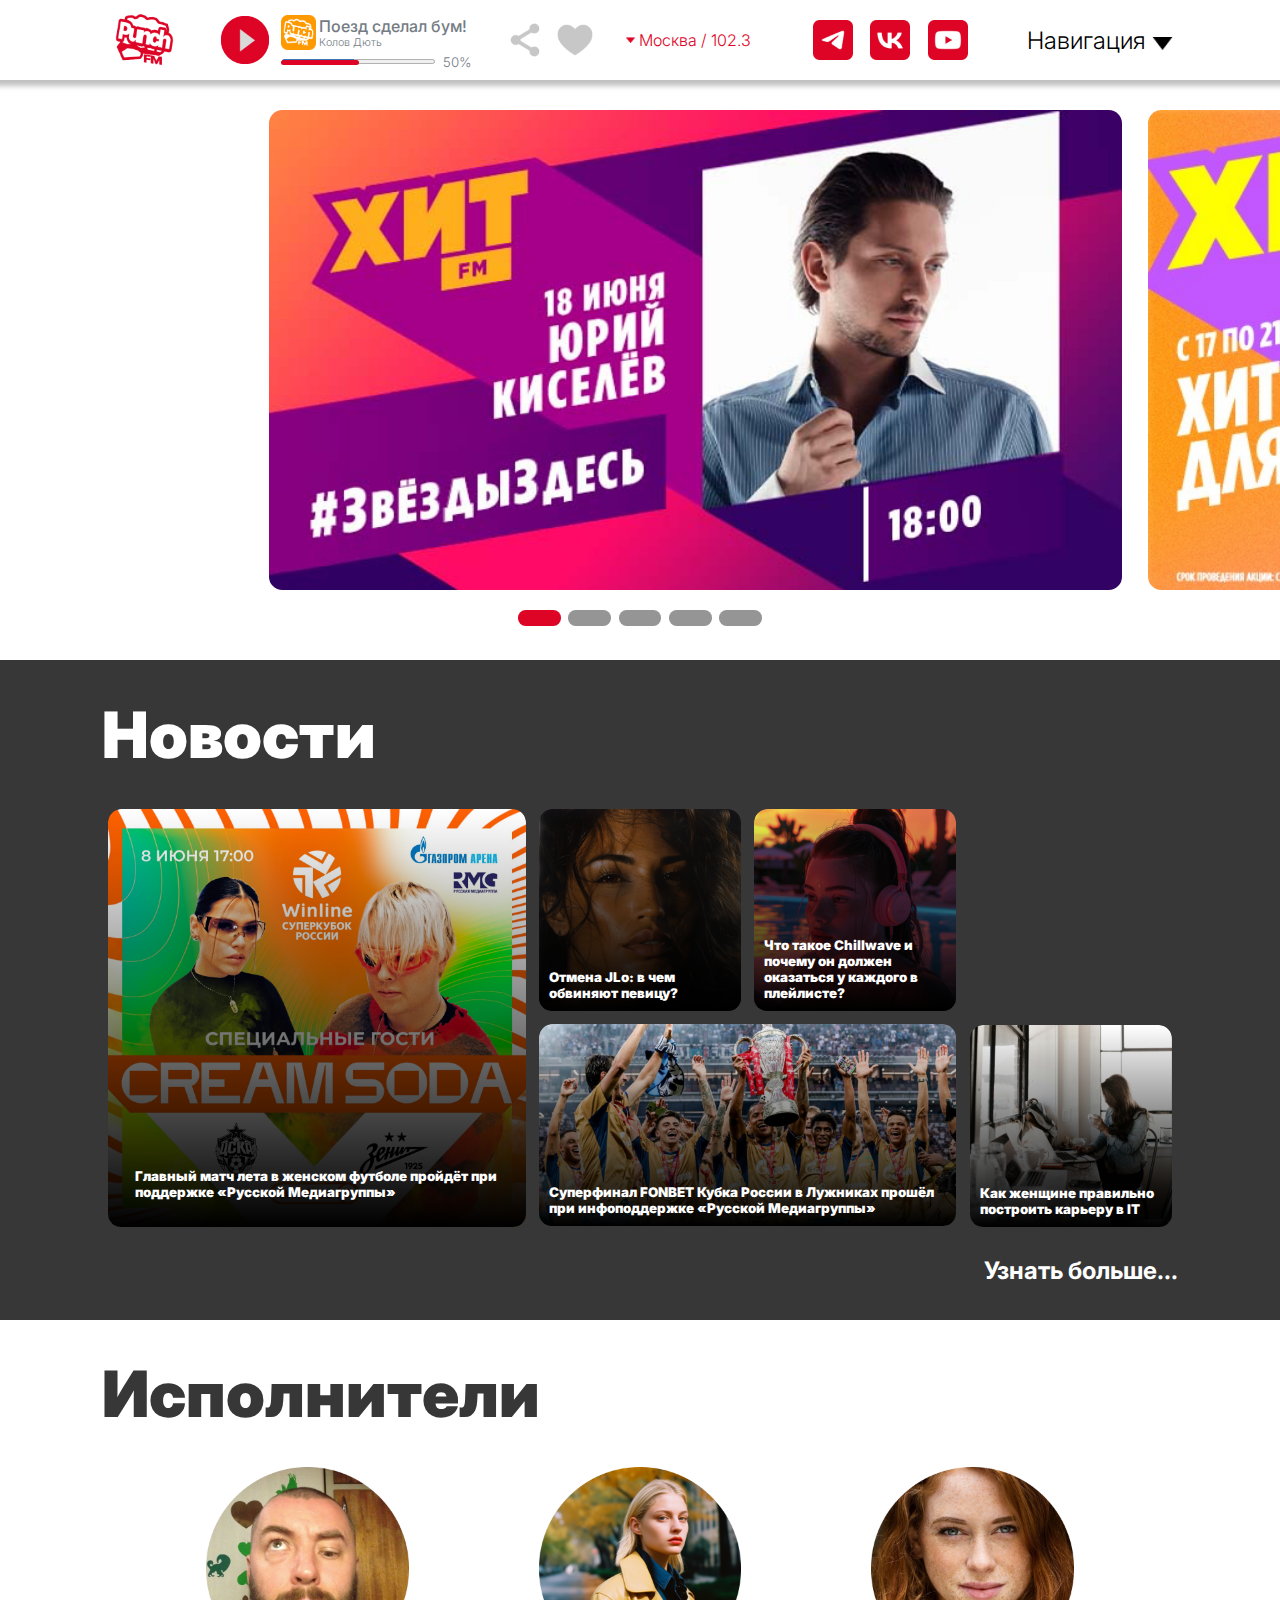
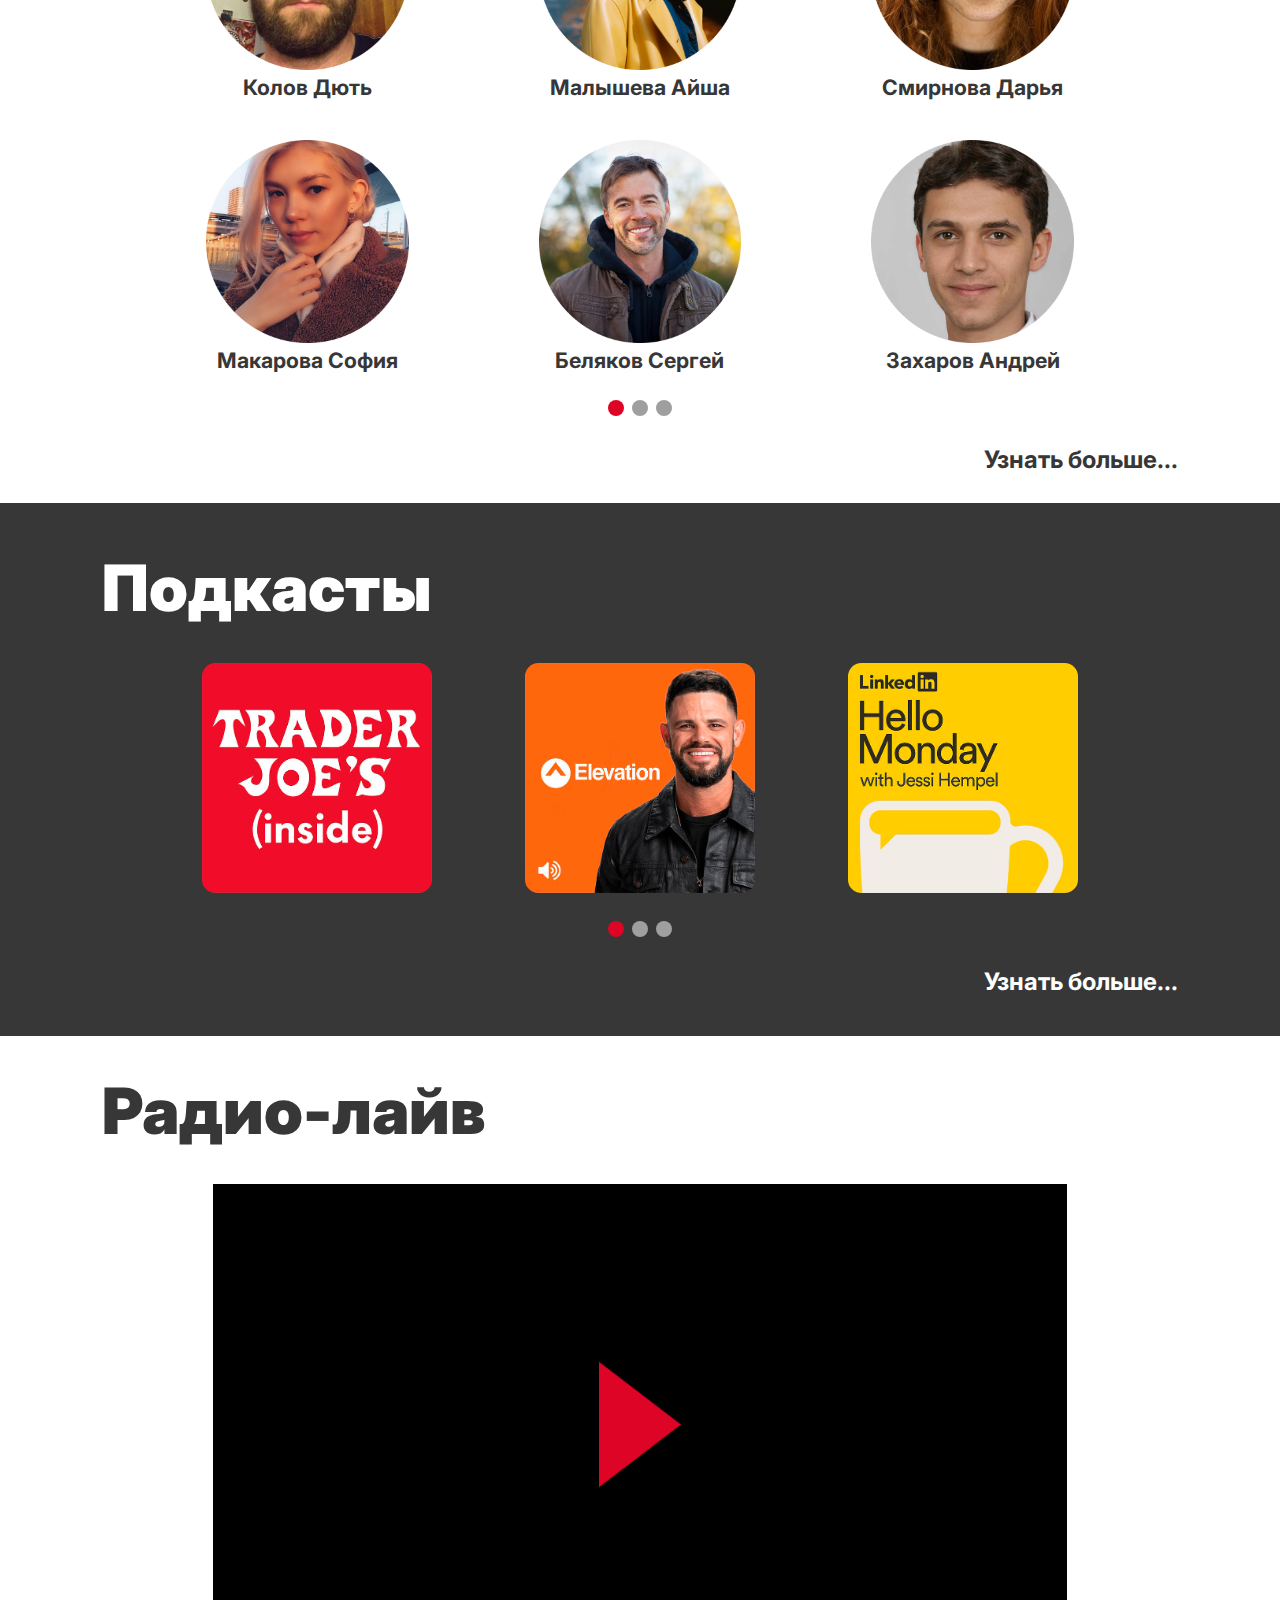
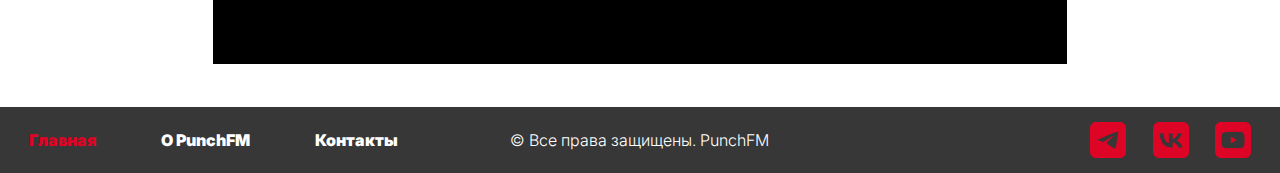
==== commit 1740b869: "Release 1.0" ====
--- a/index.html
+++ b/index.html
@@ -7,9 +7,9 @@
     <link rel="stylesheet" href="style.css">
     <link rel="shortcut icon" href="img/favicon.ico">
 </head>
-<body>
+<body id="body">
     <header>
-        <nav>
+        <nav id="nav">
             <div class="nav_logo">
                 <a href="index.html"><img src="img/PUNCHFM.png" alt=""></a>
             </div>
--- a/style.css
+++ b/style.css
@@ -1,4 +1,516 @@
 @import url('https://fonts.googleapis.com/css2?family=Inter:wght@100..900&display=swap');
+@media screen and (min-width: 426px) and (max-width: 768px){
+    body header{
+        width: 100%;
+        height: 52.67708333vw;
+    }
+    header nav{
+        height: 8.333vw;
+    }
+    nav .nav_logo{
+        height: 8.333vw;
+        width: 8.333vw;
+    }
+    nav .nav_logo a{
+        width: 7.8125vw;
+        height: 7.8125vw;
+    }
+    nav .nav_logo a img{
+        width: 7.8125vw;
+        height: 7.8125vw;
+    }
+    nav .nav_current_audio{
+        width: 6.25vw;
+        height: 6.25vw;
+        margin-left: 6.640625vw;
+        margin-right: 5.208333vw;
+    }
+    nav .nav_audio_play{
+        width: 6.25vw;
+        height: 6.25vw;
+    }
+    nav .nav_audio_play img{
+        width: 6.25vw;
+        height: 6.25vw;
+    }
+    nav .nav_audio_logo{
+        width: 6.25vw;
+        height: 6.25vw;
+    }
+    nav .audio_logo{
+        display: none;
+    }
+    nav .audio_text{
+        display: none;
+    }
+    nav .nav_audio_volume{
+        display: none;
+    }
+    nav .nav_audio_song{
+        display: none;
+    }
+    nav .nav_audio_reacts{
+        display: none;
+    }
+    nav .nav_city{
+        width: 16.92708333vw;
+    }
+    nav .nav_city div img{
+        width: 1.041666vw;
+    }
+    nav .nav_city div p{
+        width: 14.84375vw;
+        font-size: 2.08333vw;
+    }
+    nav .nav_links{
+        display: none;
+    }
+    nav .nav_navigation{
+        width: 15.625vw;
+        margin-left: 24.21875vw;
+    }
+    nav .nav_navigation div p{
+        font-size: 2.604166vw;
+    }
+    nav .nav_city_choose{
+        width: 27.86458333vw;
+        height: 40.104166vw;
+        top: 9.63541666vw;
+        left: 30.208333vw;
+        font-size: 2.0833vw;
+    }
+    nav .nav_city_choose p{
+        font-size: 2.08333vw;
+        height: calc(2.08333vw * 1.2 + 1.04166vw);
+        line-height: calc(2.08333vw * 1.2);
+    }
+    nav .nav_navigation_choose{
+        width: 23.1770833vw;
+        height: 18.359375vw;
+        top: 9.63541666vw;
+        left: 70.8333vw;
+    }   
+    nav .nav_navigation_choose a{
+        width: 18.4479166vw;
+        font-size: 2.604166vw;
+        height: calc(2.604166vw * 1.2 + 1.04166vw);
+        line-height: calc(2.604166vw * 1.2);
+    }
+    main .section_news{
+        height: 59.8958333vw;
+    }
+    .section_news .news_text, .section_people .people_text, .section_radio .radio_text, .section_podcast .podcast_text{
+        font-size: 6.25vw;
+    }
+    .section_news .news_section_one, .section_news .news_section_two{
+        width: 40.1041666vw;
+        height: 40.1041666vw;
+    }
+    .section_news .news_section_two{
+        margin-left: 2.6041666vw;
+    }
+    .section_news .news_section_one .news_one, .section_news .news_section_one .news_one .news_gradient{
+        width: 40.1041666vw;
+        height: 40.1041666vw;
+    }
+    .section_news .news_section_two .news_two, .section_news .news_section_two .news_three{
+        width: 18.75vw;
+        height: 18.75vw;
+    }
+    .section_news .news_section_two .news_three{
+        margin-left: 2.6041666vw;
+    }
+    .section_news .news_section_two .news_four{
+        margin-top: 2.6041666vw;
+    }
+    .section_news .news_section_two .news_two .news_gradient, .section_news .news_section_two .news_three .news_gradient{
+        width: 18.75vw;
+        height: 18.75vw;
+    }
+    .section_news .news_section_two .news_four .news_gradient{
+        width: 40.1041666vw;
+        height: 18.75vw;
+    }
+    .section_news .news_section_two .news_four{
+        width: 40.1041666vw;
+        height: 18.75vw;
+    }
+    .section_news .news_section_one a{
+        width: 40.1041666vw;
+        height: 40.1041666vw;
+    }
+    .section_news .news_section_two .news_two a, .section_news .news_section_two .news_three a{
+        width: 18.75vw;
+        height: 18.75vw;
+    }
+    .section_news .news_section_two .news_four a{
+        width: 40.1041666vw;
+        height: 18.75vw;
+    }
+    .section_news .news_section_three{
+        display: none;
+    }
+    .section_news .news_section_one div p{
+        margin: 2.6041666vw;
+        z-index: 5;
+    }
+    .section_news .news_section_two div p{
+        margin: 1.3020833vw;
+        z-index: 5;
+    }
+    .section_news .news_section_one div{
+        font-size: 2.08333vw;
+    }
+    .section_news .news_section_two div{
+        font-size: 1.5625vw;
+    }
+    .section_news .news_more a, .section_people .people_learn a, .section_podcast .podcast_learn a{
+        font-size: 2.6041666vw;
+    }
+    main .section_people{
+        height: 79.036458333vw;
+    }
+    .section_people .people_together .people_person:nth-of-type(3), .section_people .people_together .people_person:nth-of-type(6){
+        display: none;
+    }
+    .section_people .people_main{
+        height: 55.98958333vw;
+        width: 65.88541666vw;
+    }
+    .section_people .people_together{
+        height: 55.98958333vw;
+    }
+    .section_people .people_person{
+        height: 50%;
+        width: 50%;
+    }
+    .section_people .people_person div img{
+        width: 23.046875vw;
+        height: 23.046875vw;
+    }
+    .section_people .people_person div p{
+        font-size: 2.6041666vw;
+    }
+    .section_people .people_person div a{
+        width: 23.046875vw;
+        height: 23.046875vw;
+        border-radius: 15.625vw;
+    }
+    .section_people .people_main_slider{
+        height: 55.98958333vw;
+    }
+    main .section_podcast{
+        height: 48.828125vw;
+    }
+    .section_podcast .podcast_main{
+        width: 65.88541666vw;
+        height: 23.046875vw;
+    }
+    .section_podcast .podcast_section{
+        width: 65.88541666vw;
+        height: 23.046875vw;
+    }
+    .section_podcast .podcast_main_slider{
+        height: 23.046875vw;
+    }
+    .section_podcast .podcast_section div img{
+        width: 23.046875vw;
+        height: 23.046875vw;
+    }
+    .section_podcast .podcast_section .podcast_example:nth-of-type(3){
+        display: none;
+    }
+    body footer{
+        height: 6.5104166vw;
+    }
+    footer .footer_left{
+        width: 30.9895833vw;
+        font-size: 1.5625vw;
+    }
+    footer .footer_middle{
+        width: 25.91145833vw;
+        font-size: 1.5625vw;
+    }
+    footer .footer_right{
+        height: 6.5104166vw;
+    }
+    footer .footer_right div{
+        width: 6.25vw;
+    }
+    footer .footer_right div a{
+        width: 4.1666vw;
+        height: 4.1666vw;
+    }
+    footer .footer_right div img{
+        width: 4.1666vw;
+        height: 4.1666vw;
+    }
+}
+@media screen and (min-width: 1px) and (max-width: 425px){
+    body header{
+        width: 100%;
+        height: 54.17647058vw;
+    }
+    header nav{
+        height: 9.4117647vw;
+    }
+    nav .nav_logo{
+        height: 9.4117647vw;
+        width: 9.4117647vw;
+    }
+    nav .nav_logo a{
+        width: 7.52941176vw;
+        height: 7.52941176vw;
+    }
+    nav .nav_logo a img{
+        width: 7.52941176vw;
+        height: 7.52941176vw;
+    }
+    nav .nav_current_audio{
+        width: 6.11764vw;
+        height: 6.11764vw;
+        margin-left: 5.8823529vw;
+        margin-right: 2.5882352vw;
+    }
+    nav .nav_audio_play{
+        width: 6.11764vw;
+        height: 6.11764vw;
+    }
+    nav .nav_audio_play img{
+        width: 6.11764vw;
+        height: 6.11764vw;
+    }
+    nav .nav_audio_logo{
+        width: 6.11764vw;
+        height: 6.11764vw;
+    }
+    nav .audio_logo{
+        display: none;
+    }
+    nav .audio_text{
+        display: none;
+    }
+    nav .nav_audio_volume{
+        display: none;
+    }
+    nav .nav_audio_song{
+        display: none;
+    }
+    nav .nav_audio_reacts{
+        display: none;
+    }
+    nav .nav_city{
+        width: 22.5882352vw;
+    }
+    nav .nav_city div img{
+        width: 1.647058vw;
+        height: 1.065882vw;
+    }
+    nav .nav_city div p{
+        width: 20.235294vw;
+        font-size: 2.823529vw;
+    }
+    nav .nav_links{
+        display: none;
+    }
+    nav .nav_navigation{
+        width: 22.117647vw;
+        margin-left: 20.470588vw;
+        margin-right: 6vw;
+    }
+    nav .nav_navigation div p{
+        font-size: 3.764705vw;
+    }
+    nav .nav_city_choose{
+        width: 37.1764705vw;
+        height: 50.8235294vw;
+        top: 10.823529vw;
+        left: 20vw;
+        font-size: 2.823529vw;
+    }
+    nav .nav_city_choose p{
+        font-size: 2.823529vw;
+        height: calc(2.823529vw * 1.2 + 1.04166vw);
+        line-height: calc(2.823529vw * 1.2);
+    }
+    nav .nav_navigation_choose{
+        width: 31.5294117vw;
+        height: 25.882352vw;
+        top: 10.823529vw;
+        left: 64.2941176vw;
+    }   
+    nav .nav_navigation_choose a{
+        width: 24.470588vw;
+        font-size: 3.7647058vw;
+        height: calc(3.7647058vw * 1.2 + 1.04166vw);
+        line-height: calc(3.7647058vw * 1.2);
+    }
+    main .section_news{
+        height: 59.8958333vw;
+    }
+    .section_news .news_text, .section_people .people_text, .section_radio .radio_text, .section_podcast .podcast_text{
+        font-size: 7.52941176vw;
+    }
+    .section_news .news_section_one, .section_news .news_section_two{
+        width: 40.1041666vw;
+        height: 40.1041666vw;
+    }
+    .section_news .news_section_two{
+        margin-left: 2.6041666vw;
+    }
+    .section_news .news_section_one .news_one, .section_news .news_section_one .news_one .news_gradient{
+        width: 40.1041666vw;
+        height: 40.1041666vw;
+    }
+    .section_news .news_section_two .news_two, .section_news .news_section_two .news_three{
+        width: 18.75vw;
+        height: 18.75vw;
+    }
+    .section_news .news_section_two .news_three{
+        margin-left: 2.6041666vw;
+    }
+    .section_news .news_section_two .news_four{
+        margin-top: 2.6041666vw;
+    }
+    .section_news .news_section_two .news_two .news_gradient, .section_news .news_section_two .news_three .news_gradient{
+        width: 18.75vw;
+        height: 18.75vw;
+    }
+    .section_news .news_section_two .news_four .news_gradient{
+        width: 40.1041666vw;
+        height: 18.75vw;
+    }
+    .section_news .news_section_two .news_four{
+        width: 40.1041666vw;
+        height: 18.75vw;
+    }
+    .section_news .news_section_one a{
+        width: 40.1041666vw;
+        height: 40.1041666vw;
+    }
+    .section_news .news_section_two .news_two a, .section_news .news_section_two .news_three a{
+        width: 18.75vw;
+        height: 18.75vw;
+    }
+    .section_news .news_section_two .news_four a{
+        width: 40.1041666vw;
+        height: 18.75vw;
+    }
+    .section_news .news_section_three{
+        display: none;
+    }
+    .section_news .news_section_one div p{
+        margin: 2.6041666vw;
+        z-index: 5;
+    }
+    .section_news .news_section_two div p{
+        margin: 1.3020833vw;
+        z-index: 5;
+    }
+    .section_news .news_section_one div{
+        font-size: 2.08333vw;
+    }
+    .section_news .news_section_two div{
+        font-size: 1.5625vw;
+    }
+    .section_news .news_more a, .section_people .people_learn a, .section_podcast .podcast_learn a{
+        font-size: 2.6041666vw;
+    }
+    main .section_people{
+        height: 121.88235294vw;
+    }
+    .section_people .people_together .people_person:nth-of-type(3), .section_people .people_together .people_person:nth-of-type(6){
+        display: none;
+    }
+    .section_people .people_main{
+        height: 93.17647vw;
+        width: 88%;
+    }
+    .section_people .people_together{
+        height: 93.17647vw;
+    }
+    .section_people .people_person{
+        height: 50%;
+        width: 50%;
+    }
+    .section_people .people_person div img{
+        width: 38.8235294vw;
+        height: 38.8235294vw;
+    }
+    .section_people .people_person div p{
+        font-size: 3.764705vw;
+    }
+    .section_people .people_person div a{
+        width: 38.8235294vw;
+        height: 38.8235294vw;
+        border-radius: 15.625vw;
+    }
+    .section_people .people_main_slider{
+        height: 93.17647vw;
+    }
+    .section_people .people_slider{
+        height: 7vw;
+    }
+    .section_people #sliderPeopleOne, .section_people #sliderPeopleTwo, .section_people #sliderPeopleThree{
+        height: 2vw;
+        width: 2vw;
+        border-radius: 5vw;
+    }
+    main .section_podcast{
+        height: 51.76470588vw;
+    }
+    .section_podcast .podcast_main{
+        width: 65.88541666vw;
+        height: 26.3529411vw;
+    }
+    .section_podcast .podcast_section{
+        width: 65.88541666vw;
+        height: 26.3529411vw;
+    }
+    .section_podcast .podcast_main_slider{
+        height: 26.3529411vw;
+    }
+    .section_podcast .podcast_section div img{
+        width: 26.3529411vw;
+        height: 26.3529411vw;
+    }
+    .section_podcast .podcast_slider{
+        height: 7vw;
+    }
+    .section_podcast #sliderPodcastOne, .section_podcast #sliderPodcastTwo, .section_podcast #sliderPodcastThree{
+        height: 2vw;
+        width: 2vw;
+        border-radius: 5vw;
+    }
+    .section_podcast .podcast_section .podcast_example:nth-of-type(3){
+        display: none;
+    }
+    body footer{
+        height: 6.5104166vw;
+    }
+    footer .footer_left{
+        width: 30.9895833vw;
+        font-size: 1.5625vw;
+    }
+    footer .footer_middle{
+        width: 25.91145833vw;
+        font-size: 1.5625vw;
+    }
+    footer .footer_right{
+        height: 6.5104166vw;
+    }
+    footer .footer_right div{
+        width: 6.25vw;
+    }
+    footer .footer_right div a{
+        width: 4.1666vw;
+        height: 4.1666vw;
+    }
+    footer .footer_right div img{
+        width: 4.1666vw;
+        height: 4.1666vw;
+    }
+}
 *{
     margin: 0;
     padding: 0;
@@ -57,9 +569,10 @@
     background-size: cover;
 }
 .nav_audio_logo{
-    width: 14.84375vw;
+    width: 15.94375vw;
     height: 2.70833vw;
     display: flex;
+    justify-content: start;
 }
 .audio_logo{
     width: 3.125vw;
@@ -68,13 +581,16 @@
 .audio_logo img{
     width: 2.70833vw;
     height: 2.70833vw;
+    position: absolute;
 }
 .audio_text{
+    width: 100%;
     display: flex;
     justify-content: center;
     align-items: start;
     flex-direction: column;
     color: #747B83;
+    margin-left: 0.4vw;
 }
 .audio_text p:first-of-type{
     font-size: 1.25vw;
@@ -212,6 +728,7 @@
 .nav_telegram a img, .nav_vk a img, .nav_youtube a img{
     width: 3.125vw;
     height: 3.125vw;
+    position: absolute;
 }
 .nav_navigation{
     width: 11.75vw;
@@ -332,10 +849,18 @@
     height: 37.5vw;
     margin-left: 1vw;
     margin-right: 1vw;
+    border-radius: 1.041666vw;
 }
 .header_img img{
     width: 66.666vw;
     height: 37.5vw;
+    border-radius: 1.041666vw;
+}
+.header_img a{
+    width: 66.666vw;
+    height: 37.5vw;
+    border-radius: 1.041666vw;
+    display: flex;
 }
 .header_slider_buttons{
     width: 100%;
@@ -651,19 +1176,20 @@
     justify-content: center;
     align-items: center;
     transition: 0.5s all ease;
-    right: 3.671875vw;
+    right: 0%;
 }
 .podcast_section{
     width: 68.48958333vw;
     height: 17.96875vw;
     display: flex;
     justify-content: space-between;
-    margin-left: 3.671875vw;
-    margin-right: 3.671875vw;
+    /* margin-left: 3.671875vw;
+    margin-right: 3.671875vw; */
 }
 .podcast_section div img{
     width: 17.96875vw;
     height: 17.96875vw;
+    border-radius: 1.0416666vw;
 }
 .podcast_slider{
     width: 100%;
@@ -713,6 +1239,9 @@
     justify-content: center;
     align-items: center;
 }
+.radio_video div img{
+    width: 6.45833vw;
+}
 footer{
     width: 100%;
     height: 5.208333vw;
@@ -753,9 +1282,14 @@
     display: flex;
     justify-content: end;
 }
+.footer_right div a{
+    width: 2.8125vw;
+    height: 2.8125vw;
+}
 .footer_right div img{
     width: 2.8125vw;
     height: 2.8125vw;
+    position: absolute;
 }
 .footer_left div:first-of-type p:first-of-type{
     color: #dd0426;
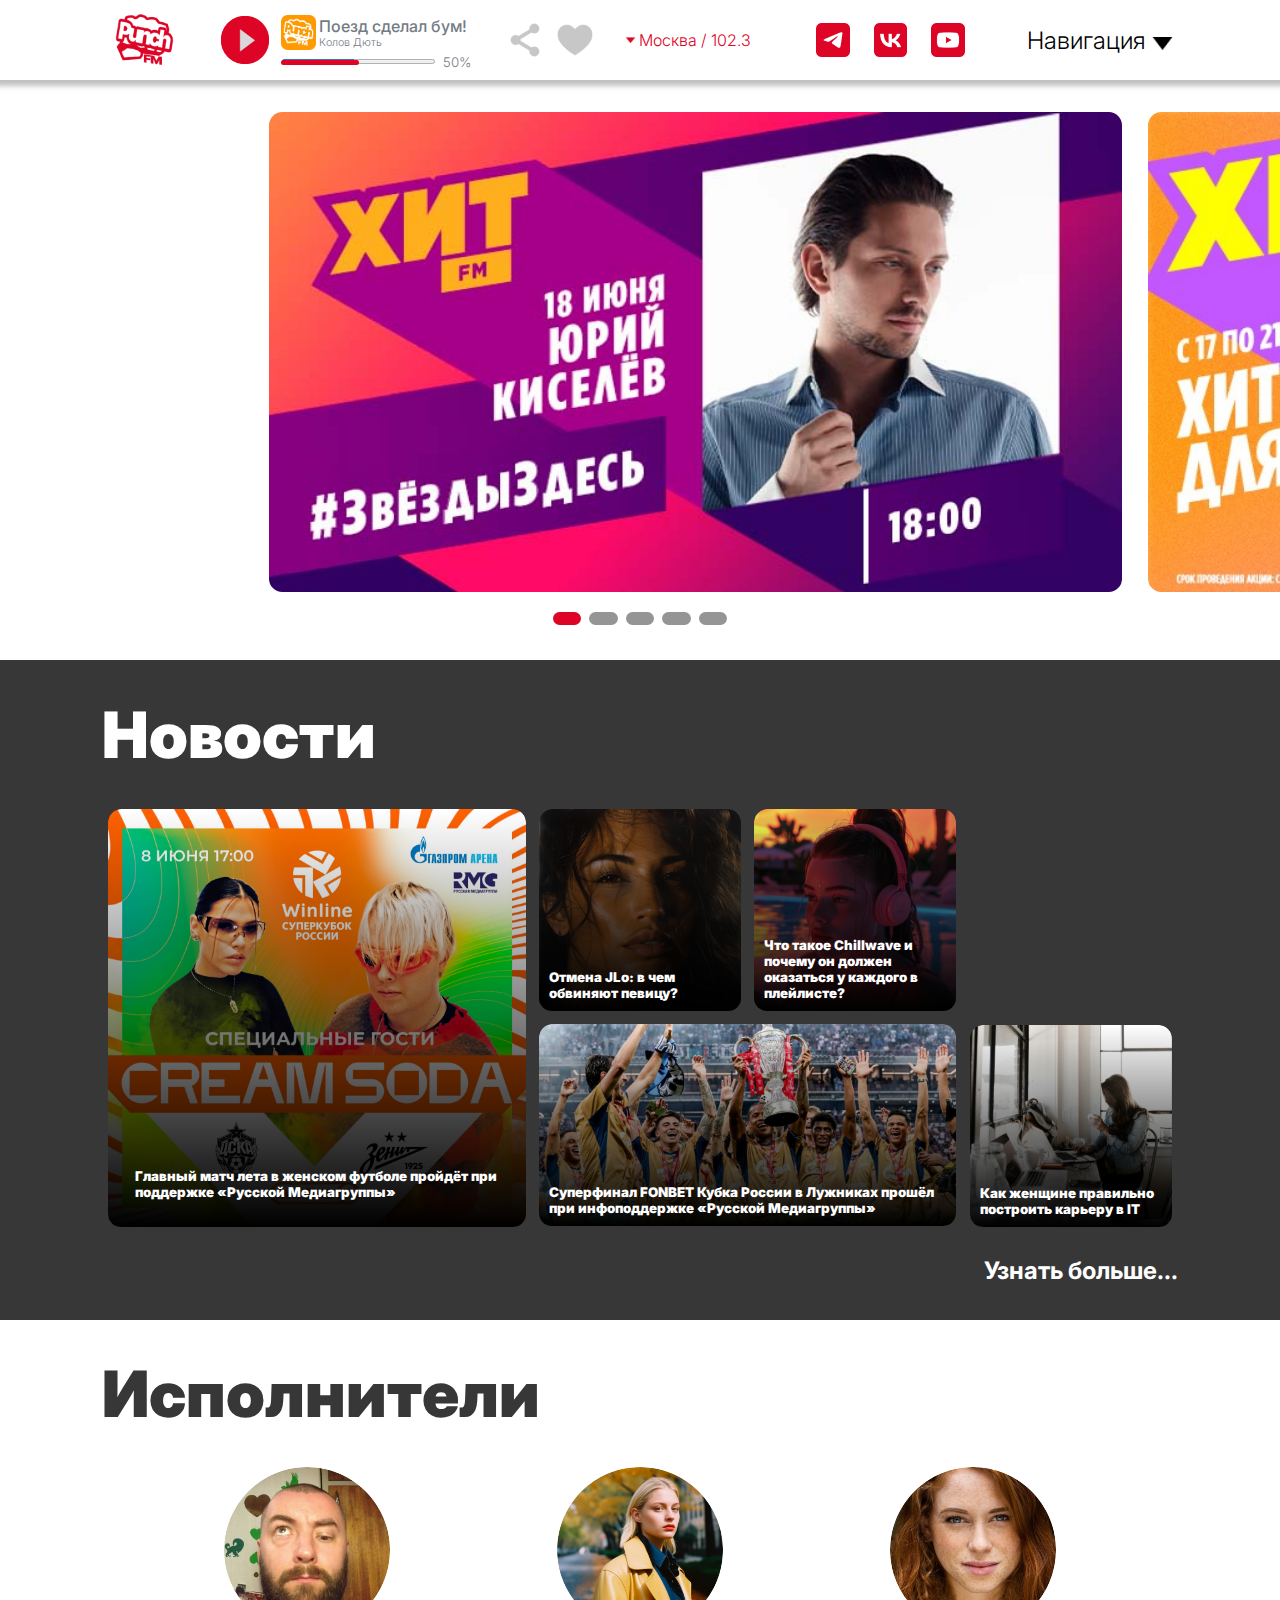
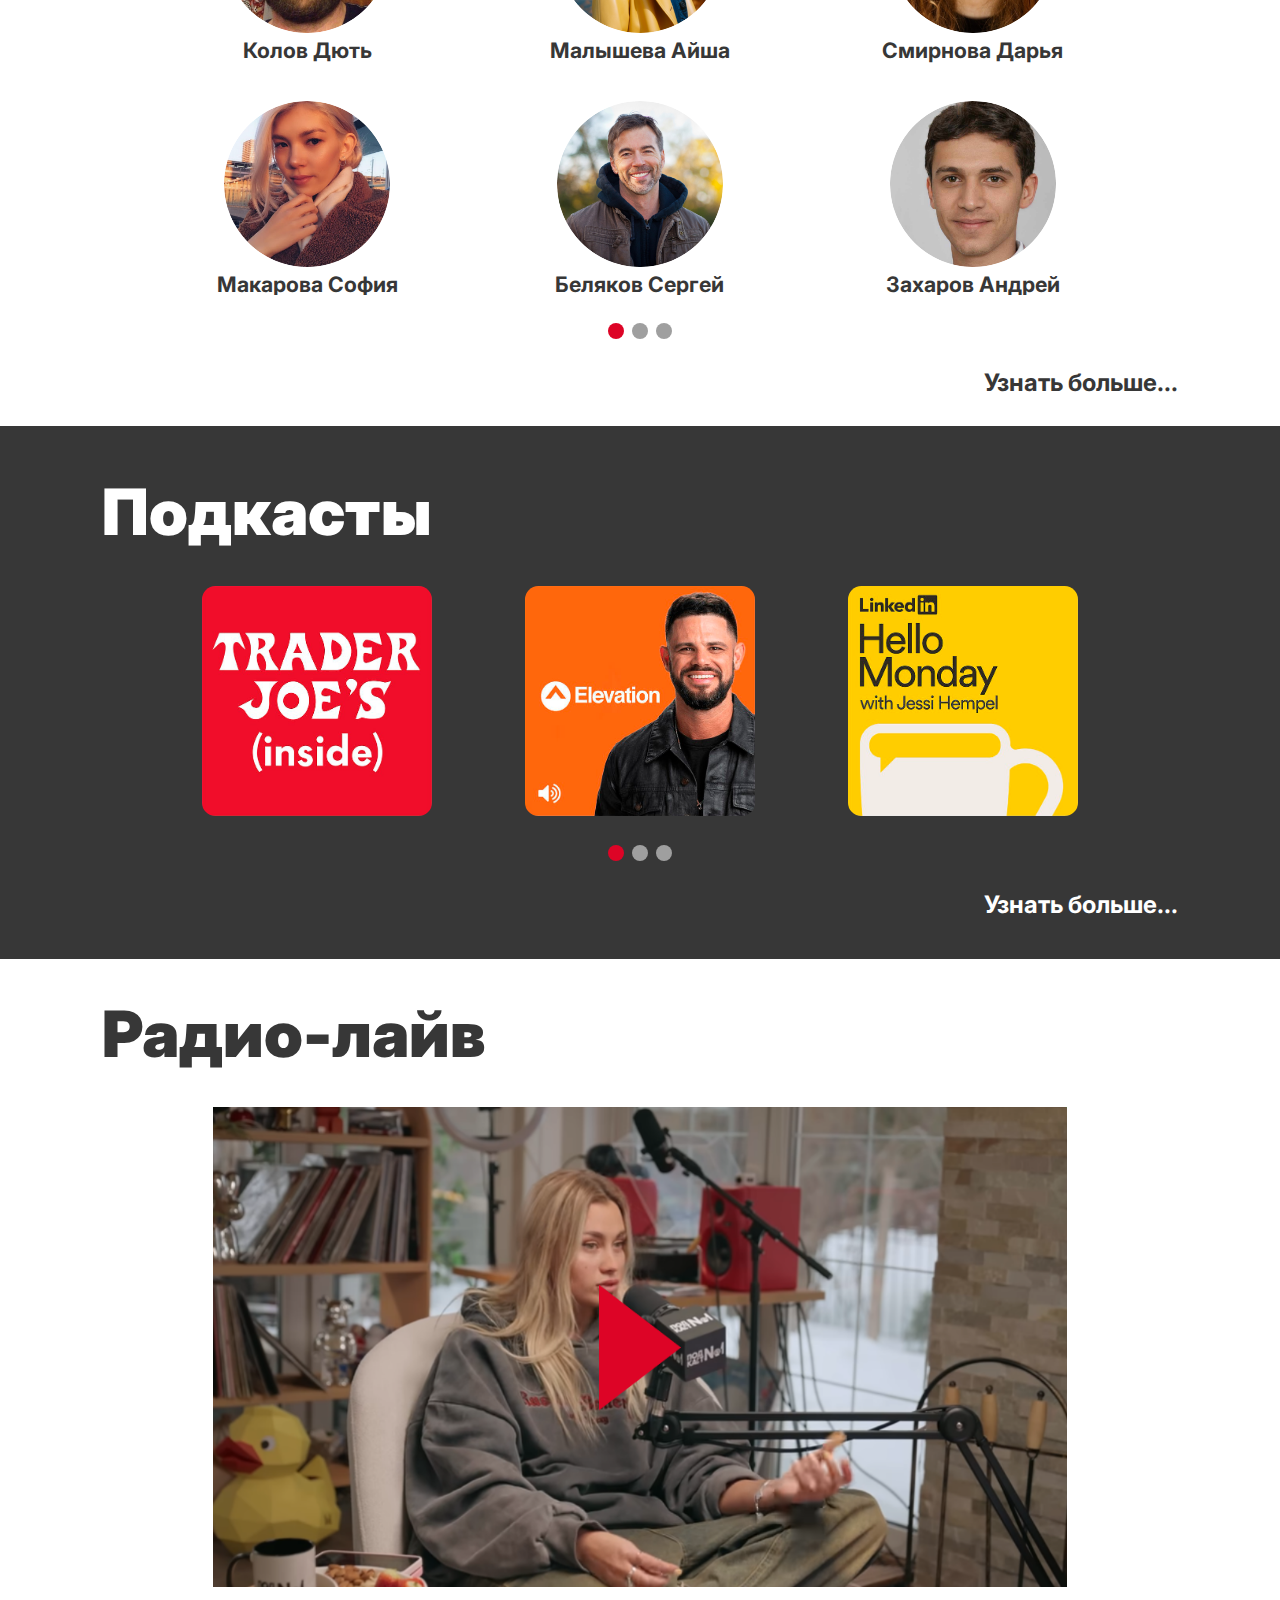
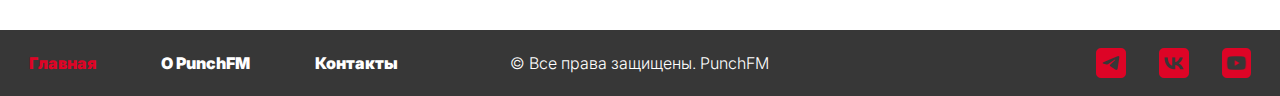
==== commit 3e38a24d: "Hotfix 1" ====
--- a/index.html
+++ b/index.html
@@ -177,8 +177,7 @@
                     <div class="people_together">
                         <div class="people_person">
                             <div>
-                                <a href=""></a>
-                                <img src="img/cebf385e9da99914a27f31c22d 1.png" alt="">
+                                <a href=""><img src="img/cebf385e9da99914a27f31c22d 1.png" alt=""></a>
                             </div>
                             <div>
                                 <p>Колов Дють</p>
@@ -186,8 +185,7 @@
                         </div>
                         <div class="people_person">
                             <div>
-                                <a href=""></a>
-                                <img src="img/neuro-real-people-in.kfosjq 1.png" alt="">
+                                <a href=""><img src="img/neuro-real-people-in.kfosjq 1.png" alt=""></a>
                             </div>
                             <div>
                                 <p>Малышева Айша</p>
@@ -195,8 +193,7 @@
                         </div>
                         <div class="people_person">
                             <div>
-                                <a href=""></a>
-                                <img src="img/these-beautiful-portraits-show-that-redheads-arent-only-from-ireland-scotland-7-58e8a9c6c399c__880 1.png" alt="">
+                                <a href=""><img src="img/these-beautiful-portraits-show-that-redheads-arent-only-from-ireland-scotland-7-58e8a9c6c399c__880 1.png" alt=""></a>
                             </div>
                             <div>
                                 <p>Смирнова Дарья</p>
@@ -204,8 +201,7 @@
                         </div>
                         <div class="people_person">
                             <div>
-                                <a href=""></a>
-                                <img src="img/unnamed 1.png" alt="">
+                                <a href=""><img src="img/unnamed 1.png" alt=""></a>
                             </div>
                             <div>
                                 <p>Макарова София</p>
@@ -213,8 +209,7 @@
                         </div>
                         <div class="people_person">
                             <div>
-                                <a href=""></a>
-                                <img src="img/1697519180_klev-club-p-kartinki-obichnie-lyudi-4 1.png" alt="">
+                                <a href=""><img src="img/1697519180_klev-club-p-kartinki-obichnie-lyudi-4 1.png" alt=""></a>
                             </div>
                             <div>
                                 <p>Беляков Сергей</p>
@@ -222,8 +217,7 @@
                         </div>
                         <div class="people_person">
                             <div>
-                                <a href=""></a>
-                                <img src="img/bez_nazvaniya_2 1.png" alt="">
+                                <a href=""><img src="img/bez_nazvaniya_2 1.png" alt=""></a>
                             </div>
                             <div>
                                 <p>Захаров Андрей</p>
@@ -233,8 +227,7 @@
                     <div class="people_together">
                         <div class="people_person">
                             <div>
-                                <a href=""></a>
-                                <img src="img/cebf385e9da99914a27f31c22d 1.png" alt="">
+                                <a href=""><img src="img/cebf385e9da99914a27f31c22d 1.png" alt=""></a>
                             </div>
                             <div>
                                 <p>Колов Дють</p>
@@ -242,8 +235,7 @@
                         </div>
                         <div class="people_person">
                             <div>
-                                <a href=""></a>
-                                <img src="img/neuro-real-people-in.kfosjq 1.png" alt="">
+                                <a href=""><img src="img/neuro-real-people-in.kfosjq 1.png" alt=""></a>
                             </div>
                             <div>
                                 <p>Малышева Айша</p>
@@ -251,8 +243,7 @@
                         </div>
                         <div class="people_person">
                             <div>
-                                <a href=""></a>
-                                <img src="img/these-beautiful-portraits-show-that-redheads-arent-only-from-ireland-scotland-7-58e8a9c6c399c__880 1.png" alt="">
+                                <a href=""><img src="img/these-beautiful-portraits-show-that-redheads-arent-only-from-ireland-scotland-7-58e8a9c6c399c__880 1.png" alt=""></a>
                             </div>
                             <div>
                                 <p>Смирнова Дарья</p>
@@ -260,8 +251,7 @@
                         </div>
                         <div class="people_person">
                             <div>
-                                <a href=""></a>
-                                <img src="img/unnamed 1.png" alt="">
+                                <a href=""><img src="img/unnamed 1.png" alt=""></a>
                             </div>
                             <div>
                                 <p>Макарова София</p>
@@ -269,8 +259,7 @@
                         </div>
                         <div class="people_person">
                             <div>
-                                <a href=""></a>
-                                <img src="img/1697519180_klev-club-p-kartinki-obichnie-lyudi-4 1.png" alt="">
+                                <a href=""><img src="img/1697519180_klev-club-p-kartinki-obichnie-lyudi-4 1.png" alt=""></a>
                             </div>
                             <div>
                                 <p>Беляков Сергей</p>
@@ -278,8 +267,7 @@
                         </div>
                         <div class="people_person">
                             <div>
-                                <a href=""></a>
-                                <img src="img/bez_nazvaniya_2 1.png" alt="">
+                                <a href=""><img src="img/bez_nazvaniya_2 1.png" alt=""></a>
                             </div>
                             <div>
                                 <p>Захаров Андрей</p>
@@ -289,8 +277,7 @@
                     <div class="people_together">
                         <div class="people_person">
                             <div>
-                                <a href=""></a>
-                                <img src="img/cebf385e9da99914a27f31c22d 1.png" alt="">
+                                <a href=""><img src="img/cebf385e9da99914a27f31c22d 1.png" alt=""></a>
                             </div>
                             <div>
                                 <p>Колов Дють</p>
@@ -298,8 +285,7 @@
                         </div>
                         <div class="people_person">
                             <div>
-                                <a href=""></a>
-                                <img src="img/neuro-real-people-in.kfosjq 1.png" alt="">
+                                <a href=""><img src="img/neuro-real-people-in.kfosjq 1.png" alt=""></a>
                             </div>
                             <div>
                                 <p>Малышева Айша</p>
@@ -307,8 +293,7 @@
                         </div>
                         <div class="people_person">
                             <div>
-                                <a href=""></a>
-                                <img src="img/these-beautiful-portraits-show-that-redheads-arent-only-from-ireland-scotland-7-58e8a9c6c399c__880 1.png" alt="">
+                                <a href=""><img src="img/these-beautiful-portraits-show-that-redheads-arent-only-from-ireland-scotland-7-58e8a9c6c399c__880 1.png" alt=""></a>
                             </div>
                             <div>
                                 <p>Смирнова Дарья</p>
@@ -316,8 +301,7 @@
                         </div>
                         <div class="people_person">
                             <div>
-                                <a href=""></a>
-                                <img src="img/unnamed 1.png" alt="">
+                                <a href=""><img src="img/unnamed 1.png" alt=""></a>
                             </div>
                             <div>
                                 <p>Макарова София</p>
@@ -325,8 +309,7 @@
                         </div>
                         <div class="people_person">
                             <div>
-                                <a href=""></a>
-                                <img src="img/1697519180_klev-club-p-kartinki-obichnie-lyudi-4 1.png" alt="">
+                                <a href=""><img src="img/1697519180_klev-club-p-kartinki-obichnie-lyudi-4 1.png" alt=""></a>
                             </div>
                             <div>
                                 <p>Беляков Сергей</p>
@@ -334,8 +317,7 @@
                         </div>
                         <div class="people_person">
                             <div>
-                                <a href=""></a>
-                                <img src="img/bez_nazvaniya_2 1.png" alt="">
+                                <a href=""><img src="img/bez_nazvaniya_2 1.png" alt=""></a>
                             </div>
                             <div>
                                 <p>Захаров Андрей</p>
@@ -410,6 +392,7 @@
             <div class="radio_video">
                 <a href="">
                     <div>
+                        <img src="img/Screenshot_333.png" alt="">
                         <img src="img/Polygon 4.png" alt="">
                     </div>
                 </a>
--- a/style.css
+++ b/style.css
@@ -1,4 +1,121 @@
 @import url('https://fonts.googleapis.com/css2?family=Inter:wght@100..900&display=swap');
+@media screen and (min-width: 769px) and (max-width: 1024px){
+    body header{
+        width: 100%;
+        height: 53.73828125vw;
+    }
+    header nav{
+        height: 8.7890625vw;
+    }
+    nav .nav_logo{
+        height: 8.203125vw;
+        width: 8.203125vw;
+    }
+    nav .nav_logo a{
+        width: 8.203125vw;
+        height: 8.203125vw;
+    }
+    nav .nav_logo a img{
+        width: 8.203125vw;
+        height: 8.203125vw;
+    }
+    nav .nav_current_audio{
+        width: 27.24609375vw;
+        height: 5.859375vw;
+        margin-left: 3.80859375vw;
+        margin-right: 1vw;
+    }
+    nav .nav_audio_play{
+        width: 5.859375vw;
+        height: 5.859375vw;
+    }
+    nav #volumePercent{
+        display: none;
+    }
+    nav .nav_audio_play img{
+        width: 5.859375vw;
+        height: 5.859375vw;
+    }
+    nav .nav_audio_logo{
+        width: 19.3359375vw;
+        height: 3.7109375vw;
+    }
+    nav .audio_text p:first-of-type{
+        font-size: 1.953125vw;
+    }
+    nav .audio_text p:last-of-type{
+        margin-top: -0.5vw;
+        font-size: 1.3671875vw;
+    }
+    nav .nav_audio_song{
+        width: 19.3359375vw;
+        height: 100%;
+        margin-left: 1vw;
+    }
+    nav .audio_input{
+        width: 12.08333vw;
+        margin-left: 0.5vw;
+    }
+    nav #currentVolume{
+        width: 12.08333vw;
+        top: 6.25vw;
+    }
+    nav .audio_text{
+        width: 19.3359375vw;
+    }
+    nav .audio_logo{
+        display: none;
+    }
+    nav .nav_audio_reacts{
+        display: none;
+    }
+    nav .nav_city{
+        width: 16.92708333vw;
+    }
+    nav .nav_city div img{
+        width: 1.041666vw;
+    }
+    nav .nav_city div p{
+        width: 15.84375vw;
+        font-size: 2.08333vw;
+    }
+    nav .nav_links{
+        display: none;
+    }
+    nav .nav_navigation{
+        width: 15.625vw;
+        margin-left: 10.25390625vw;
+    }
+    nav .nav_navigation div p{
+        font-size: 2.604166vw;
+    }
+    nav .nav_city_choose{
+        width: 27.86458333vw;
+        height: 40.104166vw;
+        top: 9.63541666vw;
+        left: 43.91640625vw;
+        font-size: 2.0833vw;
+        z-index: 50;
+    }
+    nav .nav_city_choose p{
+        font-size: 2.08333vw;
+        height: calc(2.08333vw * 1.2 + 1.04166vw);
+        line-height: calc(2.08333vw * 1.2);
+    }
+    nav .nav_navigation_choose{
+        width: 23.1770833vw;
+        height: 18.359375vw;
+        top: 9.63541666vw;
+        left: 71.93125vw;
+        z-index: 50;
+    }
+    nav .nav_navigation_choose a{
+        width: 18.4479166vw;
+        font-size: 2.604166vw;
+        height: calc(2.604166vw * 1.2 + 1.04166vw);
+        line-height: calc(2.604166vw * 1.2);
+    }
+}
 @media screen and (min-width: 426px) and (max-width: 768px){
     body header{
         width: 100%;
@@ -59,7 +176,7 @@
         width: 1.041666vw;
     }
     nav .nav_city div p{
-        width: 14.84375vw;
+        width: 15.84375vw;
         font-size: 2.08333vw;
     }
     nav .nav_links{
@@ -228,7 +345,7 @@
         font-size: 1.5625vw;
     }
     footer .footer_middle{
-        width: 25.91145833vw;
+        width: 27.91145833vw;
         font-size: 1.5625vw;
     }
     footer .footer_right{
@@ -238,12 +355,12 @@
         width: 6.25vw;
     }
     footer .footer_right div a{
-        width: 4.1666vw;
-        height: 4.1666vw;
+        width: 3.1666vw;
+        height: 3.1666vw;
     }
     footer .footer_right div img{
-        width: 4.1666vw;
-        height: 4.1666vw;
+        width: 3.1666vw;
+        height: 3.1666vw;
     }
 }
 @media screen and (min-width: 1px) and (max-width: 425px){
@@ -307,7 +424,7 @@
         height: 1.065882vw;
     }
     nav .nav_city div p{
-        width: 20.235294vw;
+        width: 22.235294vw;
         font-size: 2.823529vw;
     }
     nav .nav_links{
@@ -417,32 +534,32 @@
         font-size: 2.6041666vw;
     }
     main .section_people{
-        height: 121.88235294vw;
+        height: 100.88235294vw;
     }
     .section_people .people_together .people_person:nth-of-type(3), .section_people .people_together .people_person:nth-of-type(6){
         display: none;
     }
     .section_people .people_main{
-        height: 93.17647vw;
+        height: 73.17647vw;
         width: 88%;
     }
     .section_people .people_together{
-        height: 93.17647vw;
+        height: 73.17647vw;
     }
     .section_people .people_person{
         height: 50%;
         width: 50%;
     }
     .section_people .people_person div img{
-        width: 38.8235294vw;
-        height: 38.8235294vw;
+        width: 26.8235294vw;
+        height: 26.8235294vw;
     }
     .section_people .people_person div p{
         font-size: 3.764705vw;
     }
     .section_people .people_person div a{
-        width: 38.8235294vw;
-        height: 38.8235294vw;
+        width: 26.8235294vw;
+        height: 26.8235294vw;
         border-radius: 15.625vw;
     }
     .section_people .people_main_slider{
@@ -493,7 +610,7 @@
         font-size: 1.5625vw;
     }
     footer .footer_middle{
-        width: 25.91145833vw;
+        width: 27.91145833vw;
         font-size: 1.5625vw;
     }
     footer .footer_right{
@@ -503,12 +620,12 @@
         width: 6.25vw;
     }
     footer .footer_right div a{
-        width: 4.1666vw;
-        height: 4.1666vw;
+        width: 3.1666vw;
+        height: 3.1666vw;
     }
     footer .footer_right div img{
-        width: 4.1666vw;
-        height: 4.1666vw;
+        width: 3.1666vw;
+        height: 3.1666vw;
     }
 }
 *{
@@ -722,12 +839,12 @@
     align-items: center;
 }
 .nav_telegram a, .nav_vk a, .nav_youtube a{
-    width: 3.125vw;
-    height: 3.125vw;
+    width: 2.625vw;
+    height: 2.625vw;
 } 
 .nav_telegram a img, .nav_vk a img, .nav_youtube a img{
-    width: 3.125vw;
-    height: 3.125vw;
+    width: 2.625vw;
+    height: 2.625vw;
     position: absolute;
 }
 .nav_navigation{
@@ -788,15 +905,15 @@
 }
 .nav_navigation_choose{
     position: absolute;
-    width: 17.3vw;
-    height: 14.8vw;
+    width: 13.3vw;
+    height: 13.8vw;
     background-color: white;
     display: flex;
     justify-content: center;
     align-items: center;
     flex-direction: column;
     top: 7.03125vw;
-    right: 5.4vw;
+    right: 7.4vw;
     box-shadow: 0 0.2vw 0.25vw 0.2vw rgba(0, 0, 0, 0.25);
     border-radius: 2.08333vw;
     transform: translateY(-50%);
@@ -807,11 +924,11 @@
 }
 .nav_navigation_choose a{
     width: 14.6875vw;
-    height: calc(1.875vw * 1.2 + 1vw);
-    font-size: 1.875vw;
-    line-height: calc(1.875vw * 1.2);
-    display: flex;
-    justify-content: start;
+    height: calc(1.675vw * 1.2 + 1vw);
+    font-size: 1.675vw;
+    line-height: calc(1.675vw * 1.2);
+    display: flex;
+    justify-content: center;
     align-items: center;
     font-weight: 300;
     color: #959595;
@@ -864,14 +981,14 @@
 }
 .header_slider_buttons{
     width: 100%;
-    height: 1.25vw;
+    height: 1vw;
     display: flex;
     justify-content: center;
     align-items: center;
 }
 .header_slider_button{
-    width: 3.333vw;
-    height: 1.25vw;
+    width: 2.25vw;
+    height: 1vw;
     background-color: #959595;
     border-radius: 0.6vw;
     margin-left: 0.3vw;
@@ -1064,7 +1181,7 @@
 }
 .section_people{
     width: 100%;
-    height: 61.145833vw;
+    height: 55.145833vw;
     display: flex;
     justify-content: start;
     align-items: center;
@@ -1072,13 +1189,13 @@
 }
 .people_main{
     width: 78%;
-    height: 40.0625vw;
+    height: 34.0625vw;
     display: flex;
     overflow: hidden;
 }
 .people_main_slider{
     width: 500%;
-    height: 40.0625vw;
+    height: 34.0625vw;
     display: flex;
     flex-direction: column;
     flex-wrap: wrap;
@@ -1088,7 +1205,7 @@
 }
 .people_together{
     width: 100%;
-    height: 40.0625vw;
+    height: 34.0625vw;
     display: flex;
     flex-wrap: wrap;
 }
@@ -1101,8 +1218,9 @@
     flex-direction: column;
 }
 .people_person div img{
-    width: 15.833vw;
-    height: 15.833vw;
+    width: 13vw;
+    height: 13vw;
+    border-radius: 15.625vw;
 }
 .people_person div p{
     font-size: 1.666vw;
@@ -1110,9 +1228,8 @@
     font-weight: 700;
 }
 .people_person div a{
-    position: absolute;
-    width: 15.833vw;
-    height: 15.833vw;
+    width: 13vw;
+    height: 13vw;
     border-radius: 15.625vw;
 }
 .people_slider{
@@ -1239,8 +1356,14 @@
     justify-content: center;
     align-items: center;
 }
-.radio_video div img{
+.radio_video div img:first-of-type{
+    width: 66.666vw;
+    height: 37.5vw;
+    position: absolute;
+}
+.radio_video div img:last-of-type{
     width: 6.45833vw;
+    z-index: 2;
 }
 footer{
     width: 100%;
@@ -1283,12 +1406,12 @@
     justify-content: end;
 }
 .footer_right div a{
-    width: 2.8125vw;
-    height: 2.8125vw;
+    width: 2.3125vw;
+    height: 2.3125vw;
 }
 .footer_right div img{
-    width: 2.8125vw;
-    height: 2.8125vw;
+    width: 2.3125vw;
+    height: 2.3125vw;
     position: absolute;
 }
 .footer_left div:first-of-type p:first-of-type{
